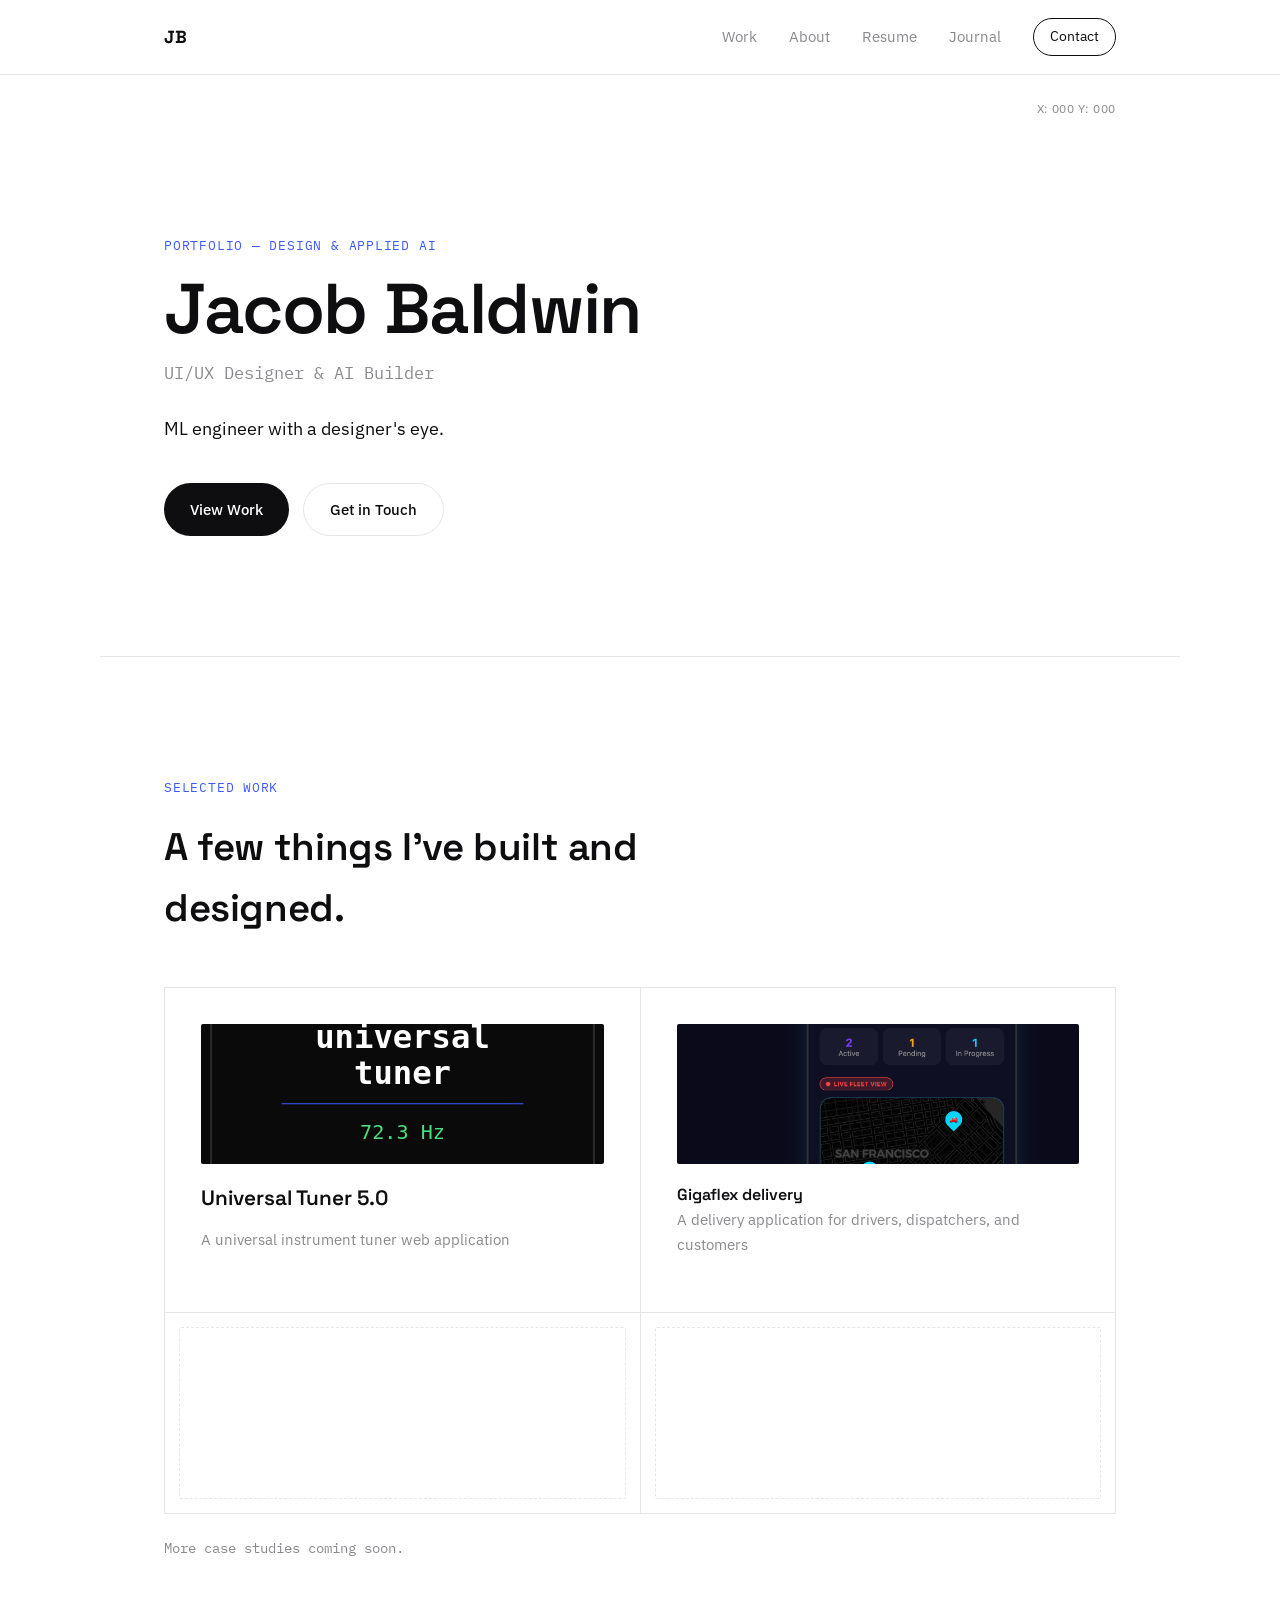
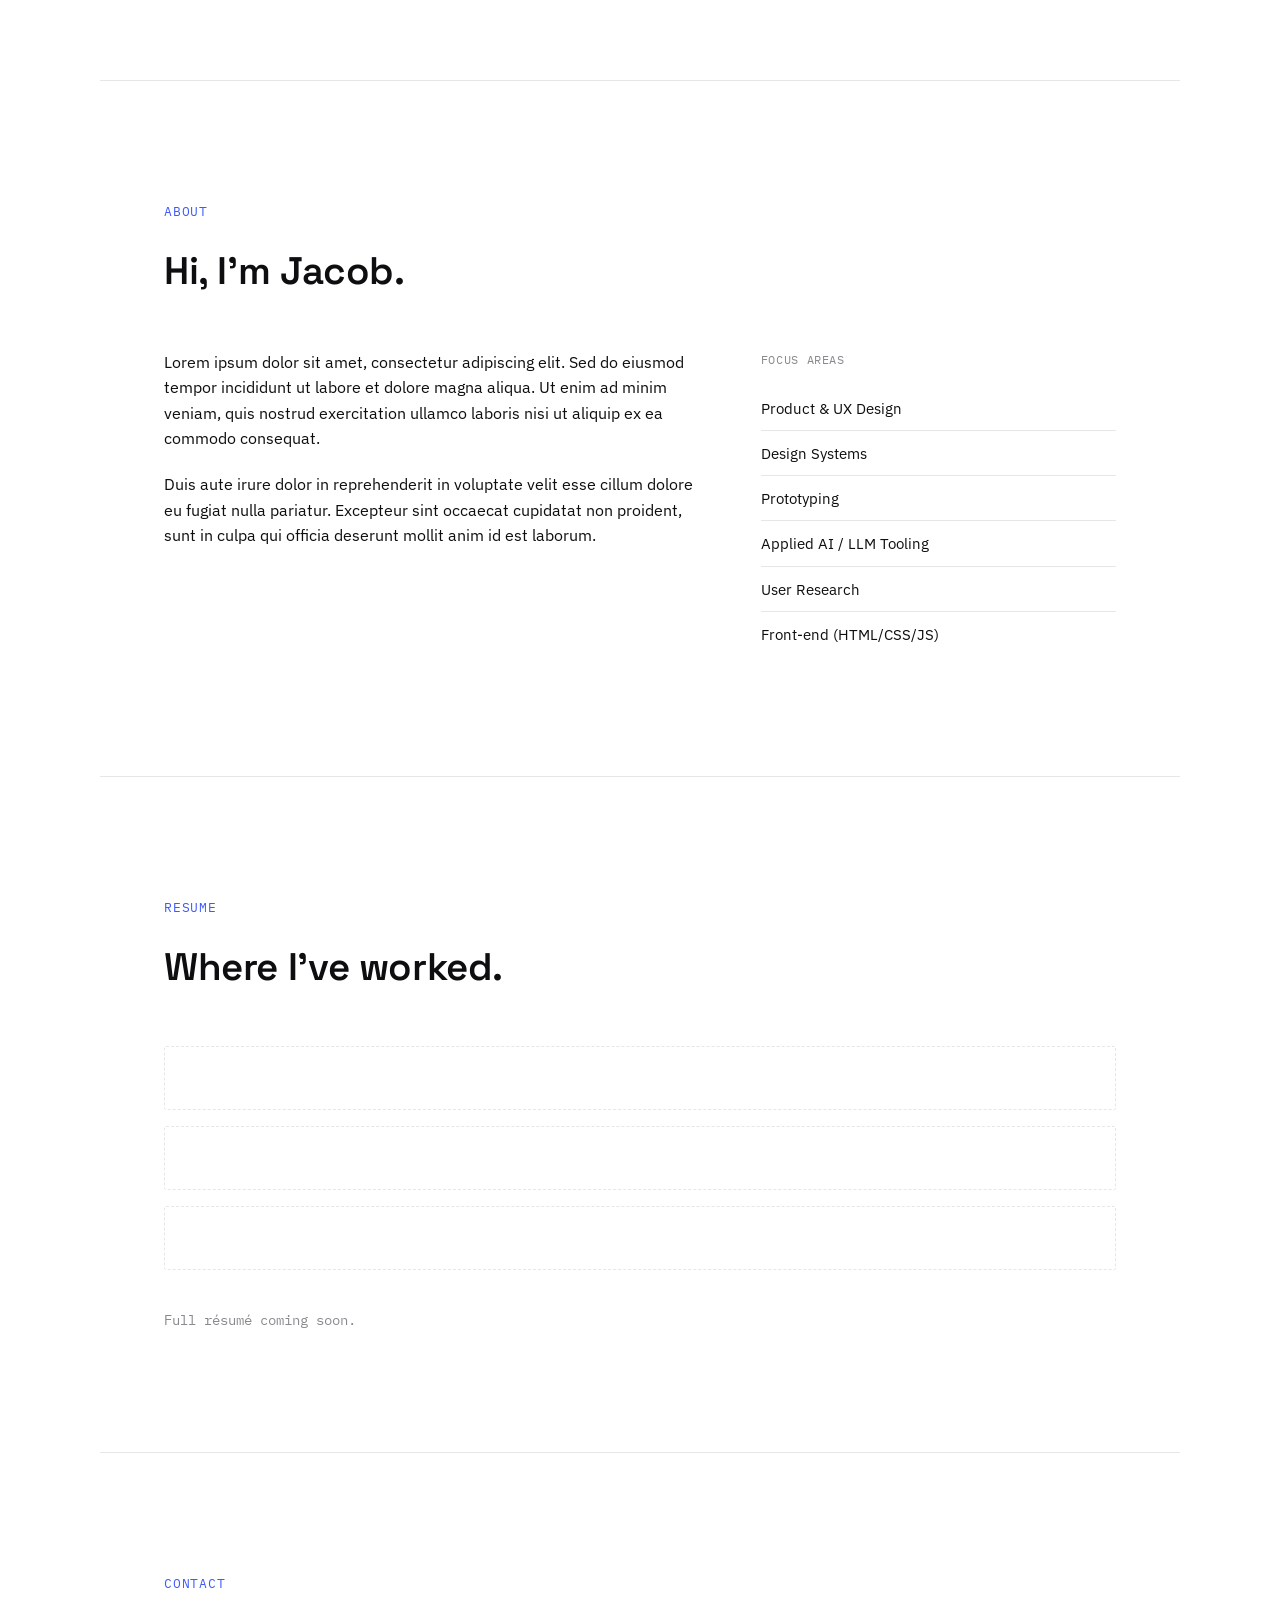
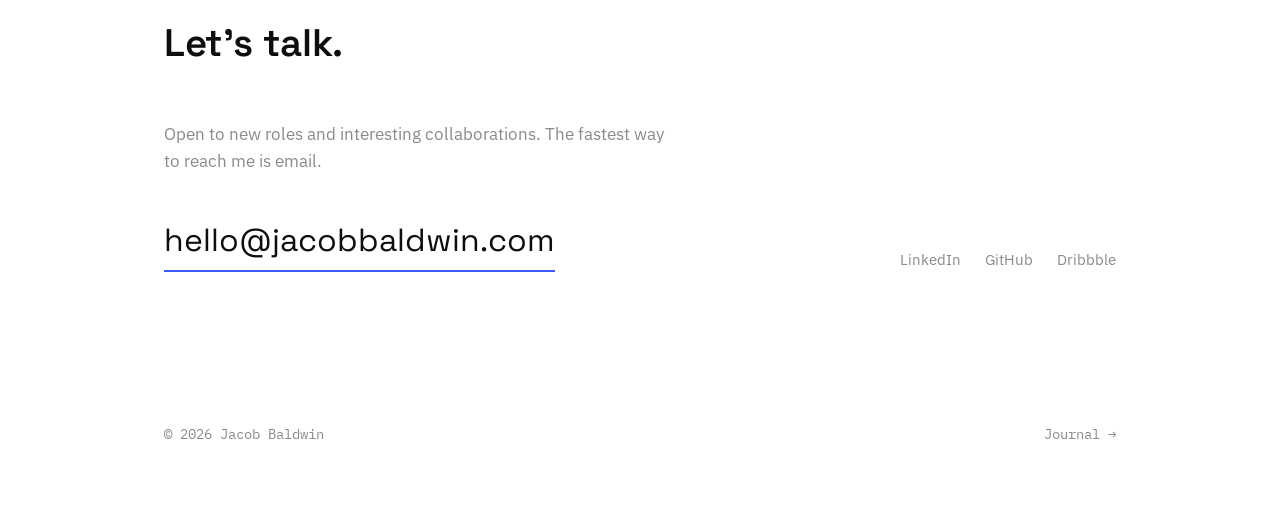
==== index.html @ 4d3232ea "add gigaflex thumbnail image" ====
<!DOCTYPE html>
<html lang="en">
<head>
<meta charset="UTF-8">
<meta name="viewport" content="width=device-width, initial-scale=1.0">
<title>Jacob Baldwin — UI/UX Designer &amp; AI Builder</title>
<meta name="description" content="Jacob Baldwin is a UI/UX designer and AI builder crafting thoughtful interfaces and intelligent systems.">
<link rel="preconnect" href="https://fonts.googleapis.com">
<link rel="preconnect" href="https://fonts.gstatic.com" crossorigin>
<link href="https://fonts.googleapis.com/css2?family=Space+Grotesk:wght@400;500;600;700&family=IBM+Plex+Sans:wght@400;500;600&family=IBM+Plex+Mono:wght@400;500&display=swap" rel="stylesheet">
<link rel="stylesheet" href="css/styles.css">
</head>
<body>

<a class="skip-link" href="#main">Skip to content</a>

<header class="nav" id="nav">
  <div class="nav-inner">
    <a href="index.html" class="nav-mark" aria-label="Jacob Baldwin, home">JB</a>
    <nav class="nav-links" aria-label="Primary">
      <a href="#work">Work</a>
      <a href="#about">About</a>
      <a href="#resume">Resume</a>
      <a href="blog.html">Journal</a>
      <a href="#contact" class="nav-cta">Contact</a>
    </nav>
    <button class="nav-toggle" id="navToggle" aria-label="Toggle menu" aria-expanded="false">
      <span></span><span></span><span></span>
    </button>
  </div>
  <nav class="nav-mobile" id="navMobile" aria-label="Mobile">
    <a href="#work">Work</a>
    <a href="#about">About</a>
    <a href="#resume">Resume</a>
    <a href="blog.html">Journal</a>
    <a href="#contact">Contact</a>
  </nav>
</header>

<main id="main">

  <!-- HERO -->
  <section class="hero">
    <div class="hero-coords" id="heroCoords" aria-hidden="true">X: 000 Y: 000</div>
    <div class="hero-inner">
      <p class="eyebrow mono">Portfolio — Design &amp; Applied AI</p>
      <h1 class="hero-title">Jacob Baldwin</h1>
      <p class="hero-role mono">UI/UX Designer &amp; AI Builder</p>
      <p class="hero-lede">
        ML engineer with a designer's eye.
      </p>
      <div class="hero-actions">
        <a href="#work" class="btn btn-primary">View Work</a>
        <a href="#contact" class="btn btn-ghost">Get in Touch</a>
      </div>
    </div>
  </section>

  <!-- SELECTED WORK -->
  <section class="section" id="work">
    <div class="section-head">
      <p class="eyebrow mono">Selected Work</p>
      <h2>A few things I've built and designed.</h2>
    </div>

    <div class="work-grid">

      <article class="work-card">
        <a href="https://universal-tuner-5-0.vercel.app" target="_blank" rel="noopener noreferrer" class="work-card-link">
          <div class="work-card-thumb">
            <img src="images/universal-tuner-thumb.svg" alt="Universal Tuner interface showing frequency display">
          </div>
          <h3>Universal Tuner 5.0</h3>
          <p>A universal instrument tuner web application</p>
        </a>
      </article>
      <article class="work-card">
        <a href="https://thickoatmeal2.github.io/bluemilkshake/" target="_blank" rel="noopener noreferrer" class="work-card-link">
          <div class="work-card-thumb">
            <img src="images/gigaflex-thumb.png" alt="gigaflex interface showing dispatch screen">
          </div>
          <h4>Gigaflex delivery</h4>
          <p>A delivery application for drivers, dispatchers, and customers</p>
        </a>
      </article>
      </article>
      </article>
      <article class="work-card work-card-empty"></article>
      <article class="work-card work-card-empty"></article>

    </div>
    <p class="work-empty-note mono">More case studies coming soon.</p>
  </section>

  <!-- ABOUT -->
  <section class="section section-about" id="about">
    <div class="section-head">
      <p class="eyebrow mono">About</p>
      <h2>Hi, I'm Jacob.</h2>
    </div>
    <div class="about-grid">
      <div class="about-text">
        <p>
          Lorem ipsum dolor sit amet, consectetur adipiscing elit. Sed do
          eiusmod tempor incididunt ut labore et dolore magna aliqua. Ut
          enim ad minim veniam, quis nostrud exercitation ullamco laboris
          nisi ut aliquip ex ea commodo consequat.
        </p>
        <p>
          Duis aute irure dolor in reprehenderit in voluptate velit esse
          cillum dolore eu fugiat nulla pariatur. Excepteur sint occaecat
          cupidatat non proident, sunt in culpa qui officia deserunt
          mollit anim id est laborum.
        </p>
      </div>
      <div class="about-skills">
        <p class="mono skills-label">Focus areas</p>
        <ul class="skills-list">
          <li>Product &amp; UX Design</li>
          <li>Design Systems</li>
          <li>Prototyping</li>
          <li>Applied AI / LLM Tooling</li>
          <li>User Research</li>
          <li>Front-end (HTML/CSS/JS)</li>
        </ul>
      </div>
    </div>
  </section>

  <!-- RESUME -->
  <section class="section" id="resume">
    <div class="section-head">
      <p class="eyebrow mono">Resume</p>
      <h2>Where I've worked.</h2>
    </div>

    <div class="resume-list resume-list-empty">
      <div class="resume-item-empty"></div>
      <div class="resume-item-empty"></div>
      <div class="resume-item-empty"></div>
    </div>
    <p class="work-empty-note mono">Full résumé coming soon.</p>
  </section>

  <!-- CONTACT -->
  <section class="section section-contact" id="contact">
    <div class="section-head">
      <p class="eyebrow mono">Contact</p>
      <h2>Let's talk.</h2>
    </div>
    <p class="contact-lede">
      Open to new roles and interesting collaborations. The fastest way
      to reach me is email.
    </p>
    <div class="contact-links">
      <a href="mailto:hello@jacobbaldwin.com" class="contact-link">hello@jacobbaldwin.com</a>
      <div class="contact-social">
        <a href="#" class="contact-social-link">LinkedIn</a>
        <a href="#" class="contact-social-link">GitHub</a>
        <a href="#" class="contact-social-link">Dribbble</a>
      </div>
    </div>
  </section>

</main>

<footer class="footer">
  <p class="mono">© <span id="year"></span> Jacob Baldwin</p>
  <a href="blog.html" class="mono footer-link">Journal →</a>
</footer>

<script src="js/main.js"></script>
</body>
</html>
---- css/styles.css ----
/* ===========================================================
   TOKENS
   =========================================================== */
:root {
  --ink: #0e0e10;
  --paper: #ffffff;
  --mist: #8a8a8e;
  --hairline: #e6e6e9;
  --signal: #3d5afe;
  --signal-tint: #edf0ff;

  --font-display: "Space Grotesk", ui-sans-serif, sans-serif;
  --font-body: "IBM Plex Sans", ui-sans-serif, sans-serif;
  --font-mono: "IBM Plex Mono", ui-monospace, monospace;

  --max-w: 1080px;
  --gutter: clamp(24px, 5vw, 64px);
  --section-pad: clamp(64px, 10vw, 120px);
}

/* ===========================================================
   RESET
   =========================================================== */
*, *::before, *::after { box-sizing: border-box; }
html { scroll-behavior: smooth; }
body {
  margin: 0;
  background: var(--paper);
  color: var(--ink);
  font-family: var(--font-body);
  font-size: 16px;
  line-height: 1.6;
  -webkit-font-smoothing: antialiased;
}
h1, h2, h3, h4 { font-family: var(--font-display); margin: 0; font-weight: 600; }
p { margin: 0; }
a { color: inherit; text-decoration: none; }
ul { margin: 0; padding: 0; list-style: none; }
img { max-width: 100%; display: block; }
button { font: inherit; background: none; border: none; cursor: pointer; }

.mono { font-family: var(--font-mono); }

@media (prefers-reduced-motion: reduce) {
  *, *::before, *::after {
    animation-duration: 0.01ms !important;
    animation-iteration-count: 1 !important;
    transition-duration: 0.01ms !important;
    scroll-behavior: auto !important;
  }
}

:focus-visible {
  outline: 2px solid var(--signal);
  outline-offset: 3px;
}

.skip-link {
  position: absolute;
  left: -9999px;
  top: 0;
  background: var(--ink);
  color: var(--paper);
  padding: 12px 20px;
  z-index: 200;
}
.skip-link:focus { left: 16px; top: 16px; }

/* ===========================================================
   NAV
   =========================================================== */
.nav {
  position: sticky;
  top: 0;
  z-index: 100;
  background: rgba(255, 255, 255, 0.86);
  backdrop-filter: blur(8px);
  border-bottom: 1px solid var(--hairline);
}
.nav-inner {
  max-width: var(--max-w);
  margin: 0 auto;
  padding: 18px var(--gutter);
  display: flex;
  align-items: center;
  justify-content: space-between;
}
.nav-mark {
  font-family: var(--font-display);
  font-weight: 700;
  font-size: 1.1rem;
  letter-spacing: 0.02em;
}
.nav-links {
  display: flex;
  align-items: center;
  gap: 32px;
  font-size: 0.92rem;
}
.nav-links a { color: var(--mist); transition: color 0.15s ease; }
.nav-links a:hover, .nav-links a.is-active { color: var(--ink); }
.nav-cta {
  color: var(--ink) !important;
  border: 1px solid var(--ink);
  padding: 7px 16px;
  border-radius: 999px;
  font-size: 0.85rem;
}
.nav-cta:hover { background: var(--ink); color: var(--paper) !important; }

.nav-toggle {
  display: none;
  flex-direction: column;
  gap: 5px;
  padding: 8px;
}
.nav-toggle span {
  width: 22px;
  height: 2px;
  background: var(--ink);
  display: block;
}
.nav-mobile {
  display: none;
  flex-direction: column;
  padding: 8px var(--gutter) 20px;
  border-top: 1px solid var(--hairline);
}
.nav-mobile a {
  padding: 12px 0;
  border-bottom: 1px solid var(--hairline);
  color: var(--ink);
}
.nav-mobile a:last-child { border-bottom: none; }

@media (max-width: 720px) {
  .nav-links { display: none; }
  .nav-toggle { display: flex; }
  .nav-mobile.is-open { display: flex; }
}

/* ===========================================================
   HERO
   =========================================================== */
.hero {
  position: relative;
  max-width: var(--max-w);
  margin: 0 auto;
  padding: clamp(80px, 16vw, 160px) var(--gutter) var(--section-pad);
  overflow: hidden;
}
.hero-coords {
  position: absolute;
  top: 24px;
  right: var(--gutter);
  font-size: 0.78rem;
  color: var(--mist);
  letter-spacing: 0.04em;
}
.hero-inner { max-width: 640px; }
.eyebrow {
  font-size: 0.82rem;
  color: var(--signal);
  letter-spacing: 0.06em;
  text-transform: uppercase;
  margin-bottom: 18px;
  display: block;
}
.hero-title {
  font-size: clamp(2.6rem, 7vw, 4.4rem);
  line-height: 1.02;
  letter-spacing: -0.02em;
}
.hero-role {
  margin-top: 14px;
  font-size: 1.05rem;
  color: var(--mist);
}
.hero-lede {
  margin-top: 28px;
  font-size: 1.1rem;
  line-height: 1.65;
  color: var(--ink);
  max-width: 52ch;
}
.hero-actions {
  margin-top: 40px;
  display: flex;
  gap: 14px;
  flex-wrap: wrap;
}

.btn {
  display: inline-flex;
  align-items: center;
  padding: 13px 26px;
  border-radius: 999px;
  font-size: 0.95rem;
  font-weight: 500;
  transition: all 0.15s ease;
}
.btn-primary { background: var(--ink); color: var(--paper); }
.btn-primary:hover { background: var(--signal); }
.btn-ghost { border: 1px solid var(--hairline); color: var(--ink); }
.btn-ghost:hover { border-color: var(--ink); }

/* ===========================================================
   SECTIONS (shared)
   =========================================================== */
.section {
  max-width: var(--max-w);
  margin: 0 auto;
  padding: var(--section-pad) var(--gutter);
  border-top: 1px solid var(--hairline);
}
.section-head { max-width: 640px; margin-bottom: 48px; }
.section-head h2 {
  font-size: clamp(1.7rem, 3.6vw, 2.4rem);
  margin-top: 12px;
  letter-spacing: -0.01em;
}

/* ===========================================================
   WORK GRID
   =========================================================== */
.work-grid {
  display: grid;
  grid-template-columns: repeat(2, 1fr);
  gap: 1px;
  background: var(--hairline);
  border: 1px solid var(--hairline);
}
.work-card {
  background: var(--paper);
  padding: 36px;
  transition: background 0.2s ease;
  position: relative;
}
.work-card:hover { background: var(--signal-tint); }
.work-card-link {
  display: block;
  height: 100%;
}
.work-card-top { display: flex; gap: 8px; margin-bottom: 18px; flex-wrap: wrap; }
.tag {
  font-size: 0.72rem;
  color: var(--signal);
  border: 1px solid var(--signal);
  padding: 3px 10px;
  border-radius: 999px;
  letter-spacing: 0.02em;
}
.work-card-thumb {
  width: 100%;
  height: 140px;
  margin-bottom: 18px;
  border-radius: 2px;
  overflow: hidden;
  background: var(--signal-tint);
}
.work-card-thumb img {
  width: 100%;
  height: 100%;
  object-fit: cover;
  display: block;
}
.work-card h3 {
  font-size: 1.3rem;
  margin-bottom: 12px;
}
.work-card p {
  color: var(--mist);
  font-size: 0.96rem;
  margin-bottom: 20px;
}
.work-link {
  font-size: 0.9rem;
  font-weight: 500;
  border-bottom: 1px solid var(--ink);
  padding-bottom: 2px;
}

@media (max-width: 720px) {
  .work-grid { grid-template-columns: 1fr; }
}

.work-card-empty {
  min-height: 200px;
  background: var(--paper);
  border: none;
}
.work-card-empty::before {
  content: "";
  position: absolute;
  inset: 14px;
  border: 1px dashed var(--hairline);
  border-radius: 2px;
}
.work-card-empty:hover { background: var(--paper); }
.work-card-empty:hover::before { border-color: var(--signal); }

.work-empty-note {
  margin-top: 24px;
  color: var(--mist);
  font-size: 0.85rem;
}

/* ===========================================================
   ABOUT
   =========================================================== */
.about-grid {
  display: grid;
  grid-template-columns: 1.5fr 1fr;
  gap: 64px;
}
.about-text p { margin-bottom: 20px; max-width: 60ch; color: var(--ink); }
.about-text p:last-child { margin-bottom: 0; }
.skills-label {
  color: var(--mist);
  font-size: 0.78rem;
  letter-spacing: 0.05em;
  text-transform: uppercase;
  margin-bottom: 16px;
}
.skills-list li {
  padding: 10px 0;
  border-bottom: 1px solid var(--hairline);
  font-size: 0.95rem;
}
.skills-list li:last-child { border-bottom: none; }

@media (max-width: 720px) {
  .about-grid { grid-template-columns: 1fr; gap: 36px; }
}

/* ===========================================================
   RESUME
   =========================================================== */
.resume-list { display: flex; flex-direction: column; gap: 32px; margin-bottom: 40px; }
.resume-item-head {
  display: flex;
  justify-content: space-between;
  align-items: baseline;
  gap: 16px;
  flex-wrap: wrap;
  margin-bottom: 8px;
}
.resume-item-head h3 { font-size: 1.05rem; font-weight: 600; }
.resume-date { color: var(--mist); font-size: 0.85rem; }
.resume-item p { color: var(--mist); max-width: 60ch; }
.resume-download { display: inline-flex; }

.resume-list-empty { gap: 16px; }
.resume-item-empty {
  height: 64px;
  border: 1px dashed var(--hairline);
  border-radius: 2px;
  transition: border-color 0.2s ease;
}
.resume-item-empty:hover { border-color: var(--signal); }

/* ===========================================================
   CONTACT
   =========================================================== */
.contact-lede {
  max-width: 50ch;
  color: var(--mist);
  font-size: 1.05rem;
  margin-bottom: 40px;
}
.contact-links {
  display: flex;
  justify-content: space-between;
  align-items: flex-end;
  flex-wrap: wrap;
  gap: 24px;
}
.contact-link {
  font-family: var(--font-display);
  font-size: clamp(1.4rem, 4vw, 2rem);
  border-bottom: 2px solid var(--signal);
  padding-bottom: 4px;
}
.contact-social { display: flex; gap: 24px; }
.contact-social-link { color: var(--mist); font-size: 0.92rem; }
.contact-social-link:hover { color: var(--ink); }

/* ===========================================================
   FOOTER
   =========================================================== */
.footer {
  max-width: var(--max-w);
  margin: 0 auto;
  padding: 32px var(--gutter) 60px;
  display: flex;
  justify-content: space-between;
  color: var(--mist);
  font-size: 0.85rem;
}
.footer-link { color: var(--mist); }
.footer-link:hover { color: var(--ink); }

/* ===========================================================
   JOURNAL LIST
   =========================================================== */
.journal-hero { padding-top: clamp(64px, 12vw, 100px); border-top: none; }
.journal-hero h1 {
  font-size: clamp(2rem, 5vw, 3rem);
  margin-top: 14px;
  letter-spacing: -0.01em;
  max-width: 20ch;
}
.journal-hero .hero-lede { margin-top: 20px; max-width: 55ch; color: var(--mist); }

.journal-list-section { padding-top: 0; border-top: none; }
.journal-list { display: flex; flex-direction: column; }
.journal-entry {
  display: grid;
  grid-template-columns: 140px 1fr auto;
  align-items: center;
  gap: 24px;
  padding: 32px 0;
  border-top: 1px solid var(--hairline);
  transition: opacity 0.15s ease;
}
.journal-entry:hover { opacity: 0.7; }
.journal-entry-date { color: var(--mist); font-size: 0.85rem; align-self: start; padding-top: 4px; }
.journal-entry-tag {
  display: inline-block;
  font-size: 0.72rem;
  color: var(--signal);
  margin-bottom: 10px;
}
.journal-entry h3 { font-size: 1.35rem; margin-bottom: 10px; }
.journal-entry p { color: var(--mist); max-width: 60ch; }
.journal-entry-thumb {
  width: 96px;
  height: 96px;
  object-fit: cover;
  border-radius: 2px;
  flex-shrink: 0;
}
.journal-empty { color: var(--mist); padding: 40px 0; }

@media (max-width: 600px) {
  .journal-entry { grid-template-columns: 1fr; gap: 12px; }
  .journal-entry-thumb { width: 100%; height: 180px; }
}

/* ===========================================================
   POST
   =========================================================== */
.post { max-width: 720px; border-top: none; padding-top: clamp(48px, 10vw, 80px); }
.post-back { color: var(--mist); display: inline-block; margin-bottom: 32px; }
.post-back:hover { color: var(--ink); }
.post h1 {
  font-size: clamp(1.9rem, 5vw, 2.7rem);
  margin-top: 12px;
  letter-spacing: -0.01em;
}
.post-body { margin-top: 36px; }
.post-body p {
  margin-bottom: 22px;
  font-size: 1.08rem;
  line-height: 1.75;
  max-width: 65ch;
}
.post-body h2 {
  font-size: 1.3rem;
  margin: 40px 0 16px;
}
.post-image {
  margin: 32px 0;
}
.post-image img {
  width: 100%;
  border-radius: 2px;
  display: block;
}
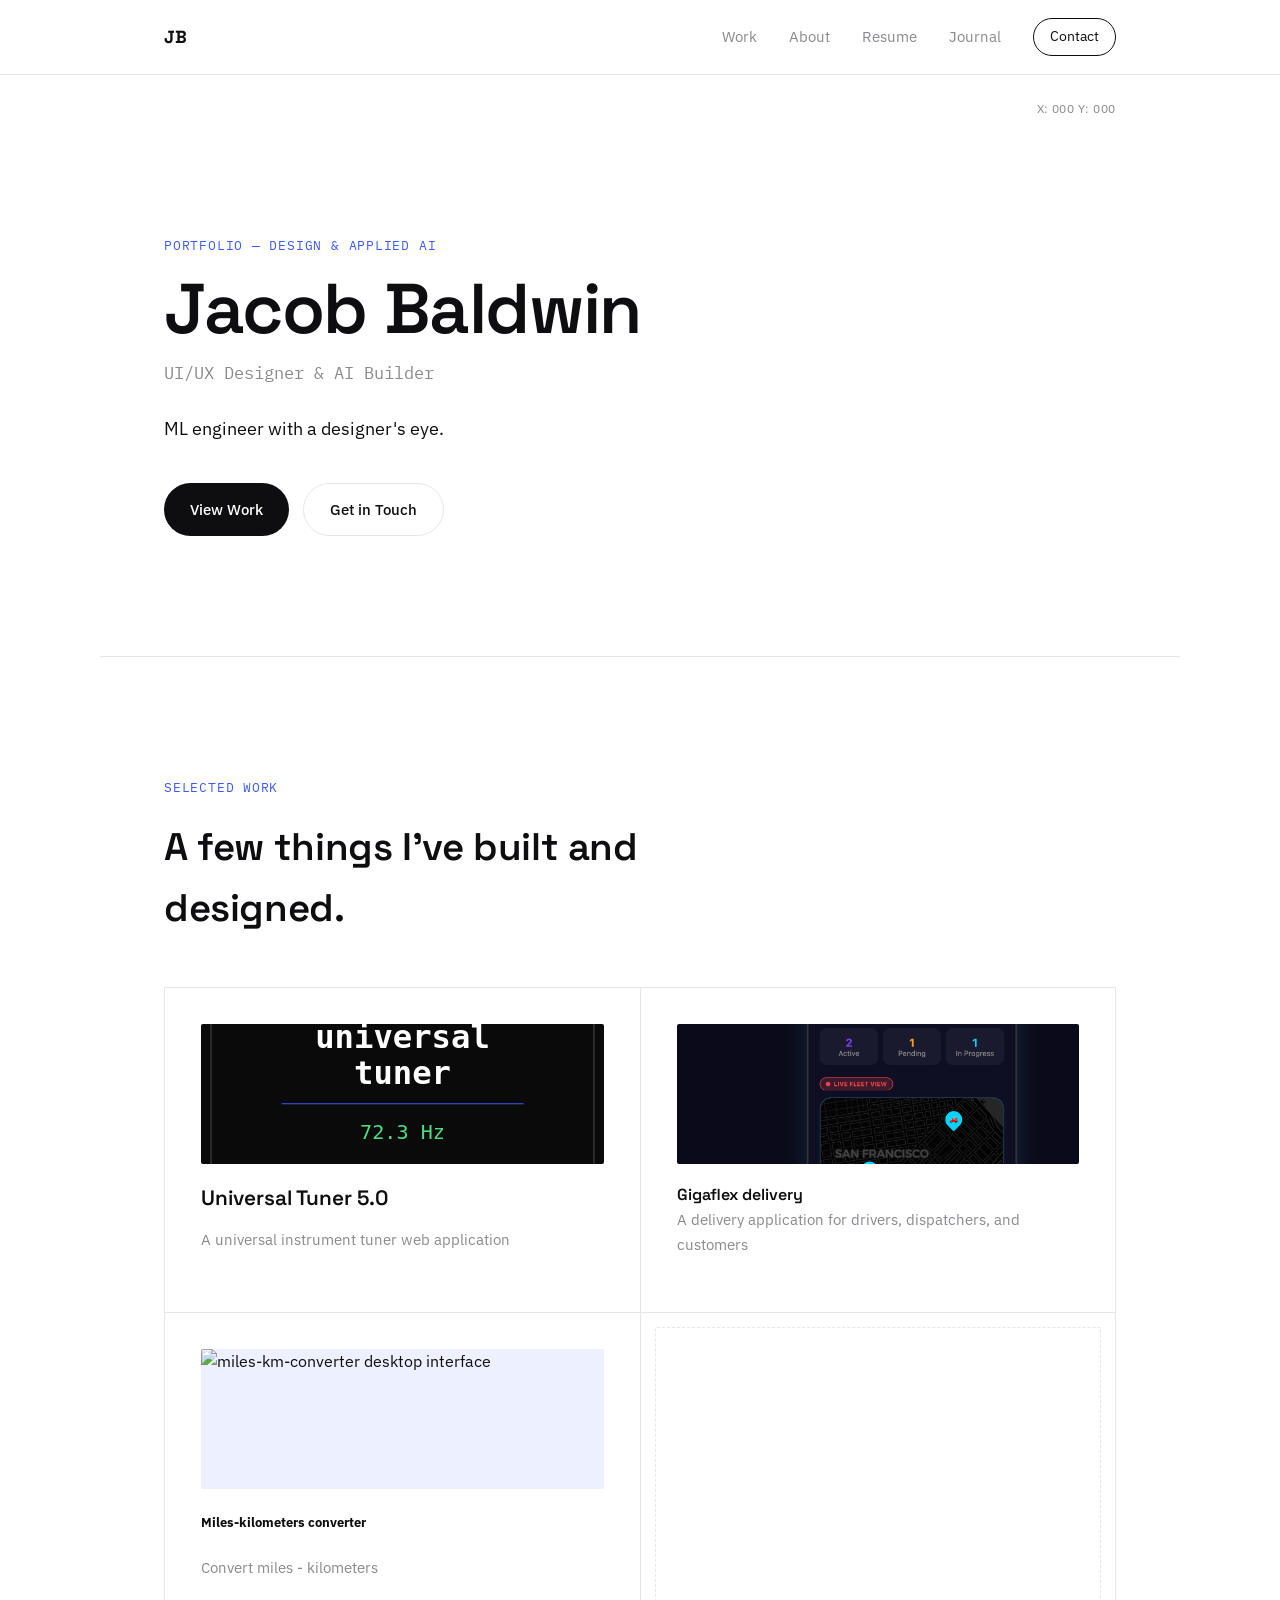
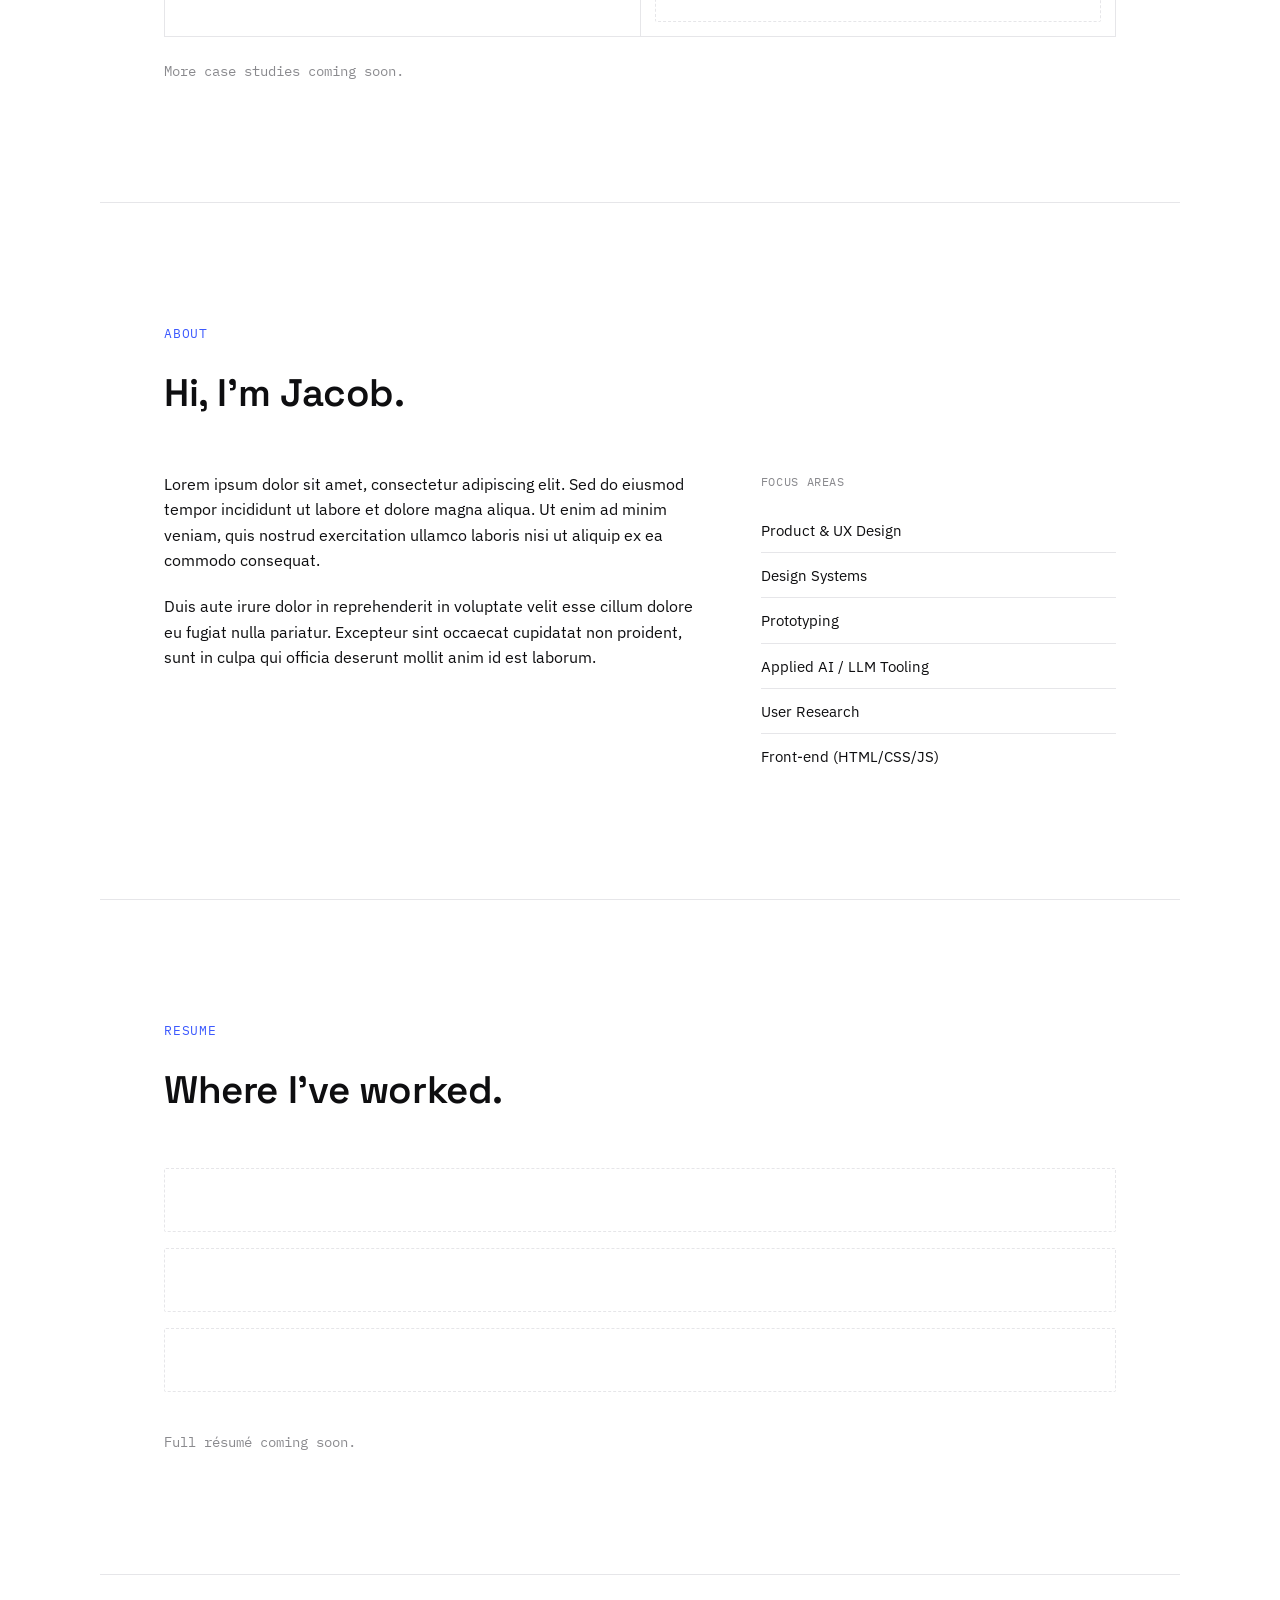
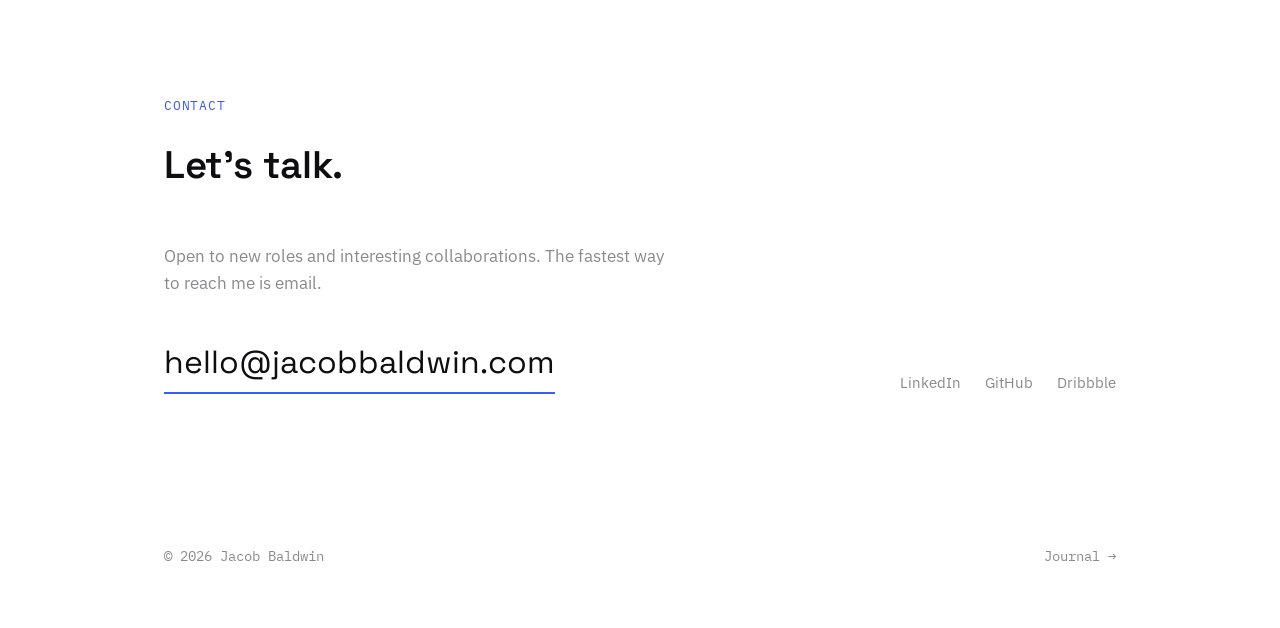
==== commit f3be4ae2: "add miles-km convertor with thumbnail" ====
--- a/index.html
+++ b/index.html
@@ -85,7 +85,15 @@
       </article>
       </article>
       </article>
-      <article class="work-card work-card-empty"></article>
+      <article class="work-card">
+        <a href="https://thickoatmeal2.github.io/miles-kilometers_converter/" target="_blank" rel="noopener noreferrer" class="work-card-link">
+          <div class="work-card-thumb"> 
+            <img src="images/mile-km-converter.png" alt="miles-km-converter desktop interface">
+          </div>
+          <h5>Miles-kilometers converter</h5>
+          <p>Convert miles - kilometers</p>
+        </a>
+      </article>
       <article class="work-card work-card-empty"></article>
 
     </div>
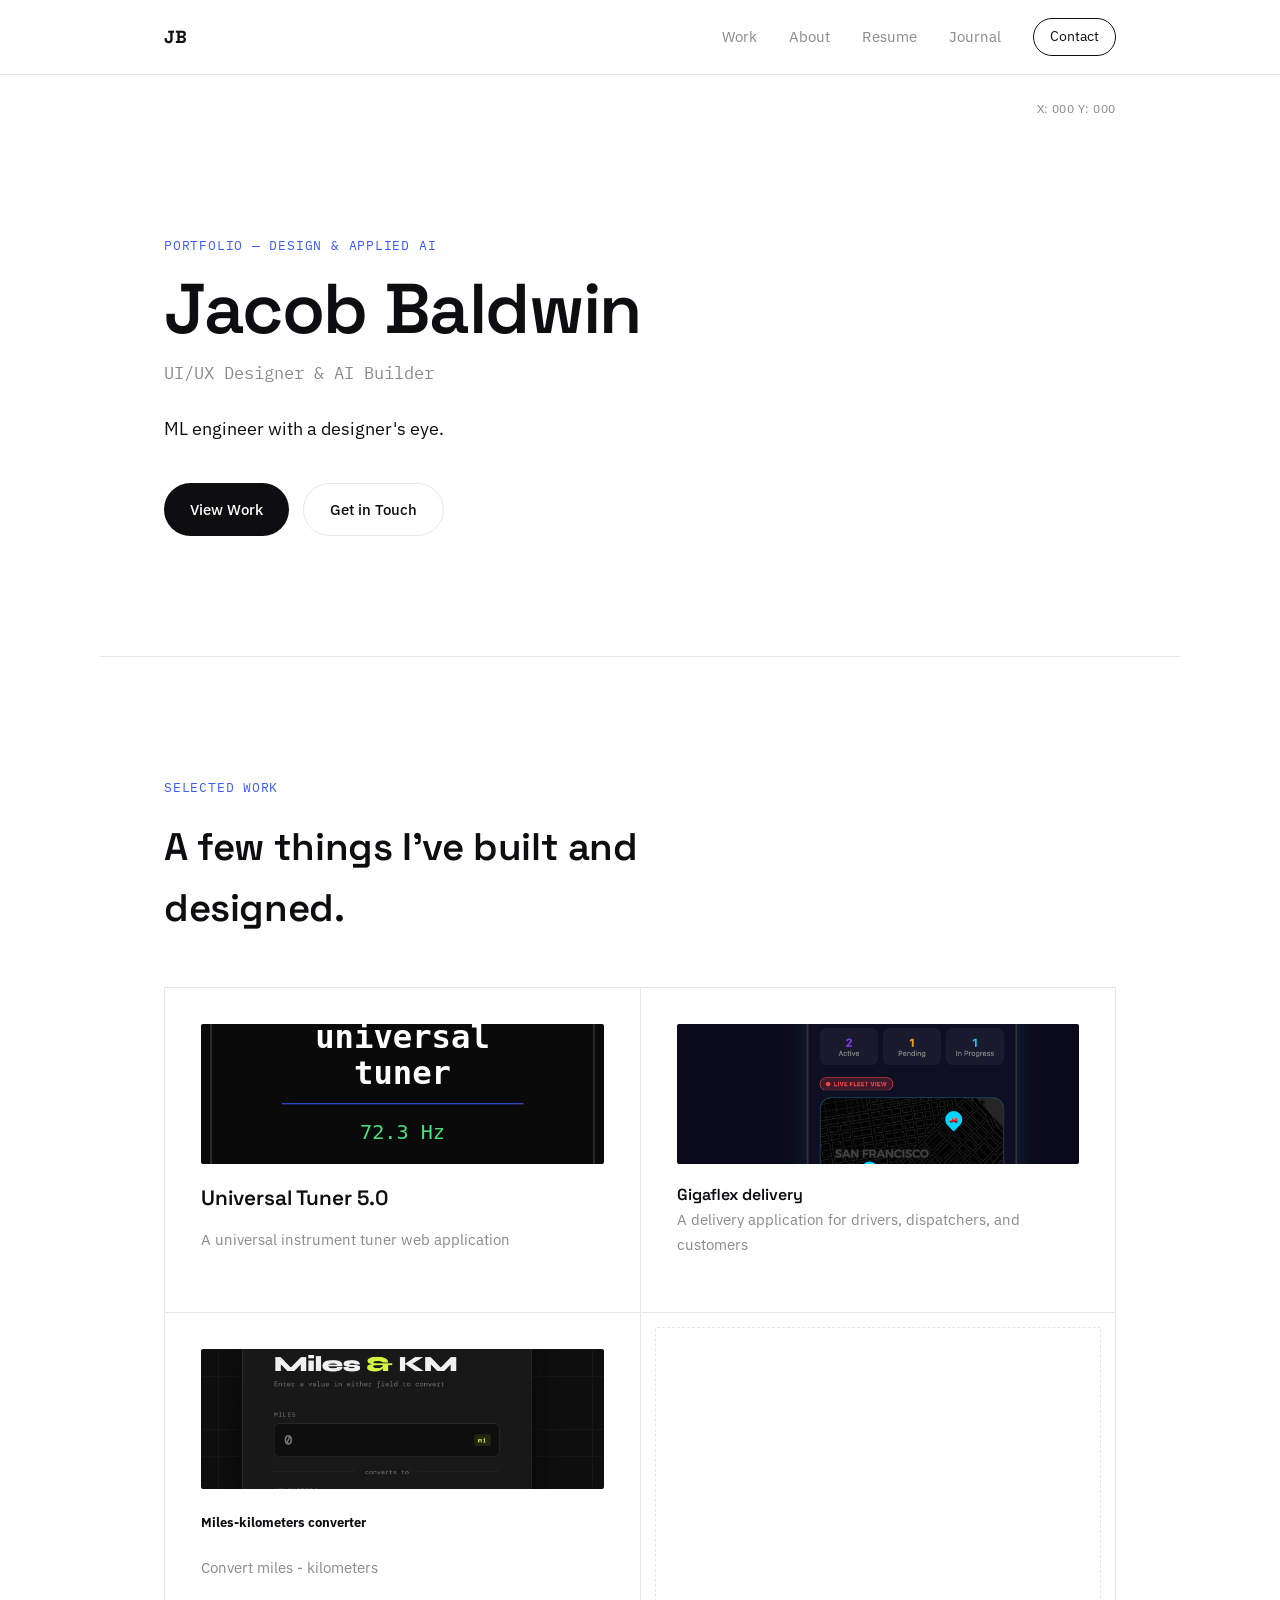
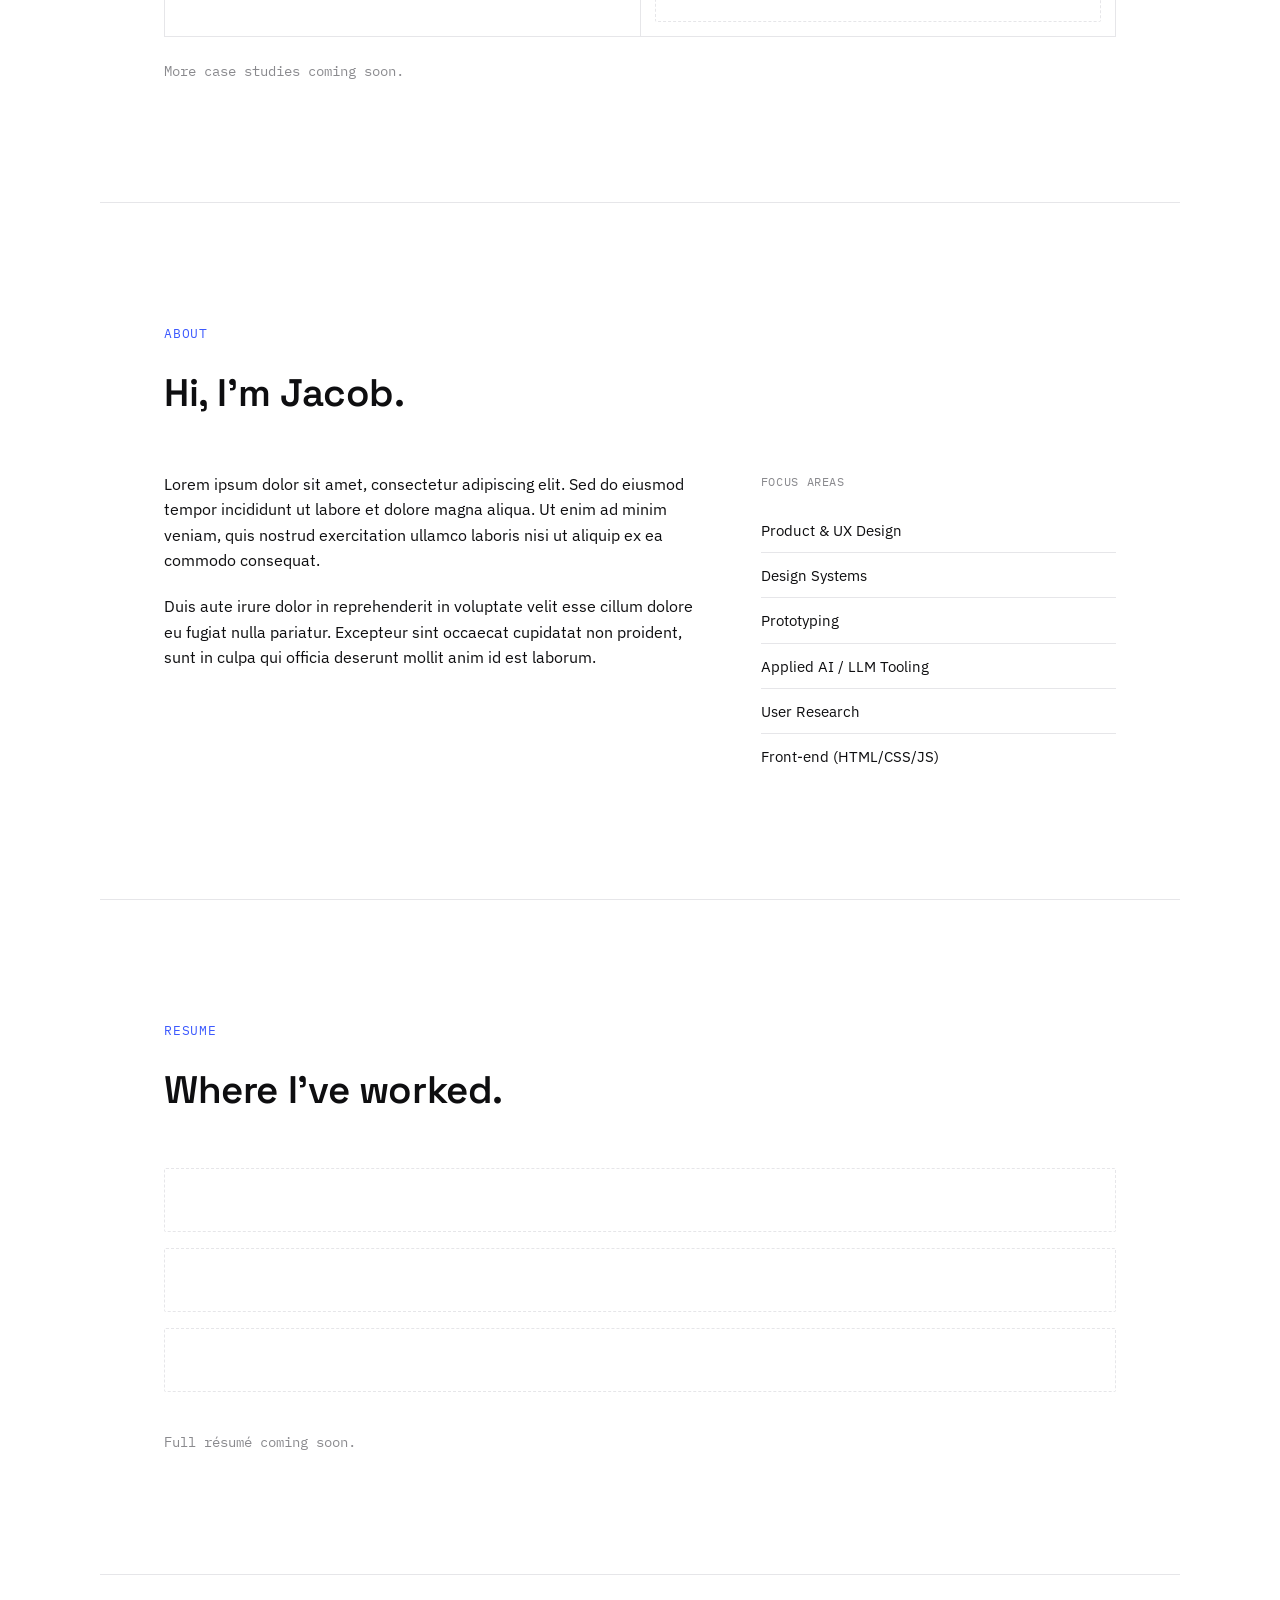
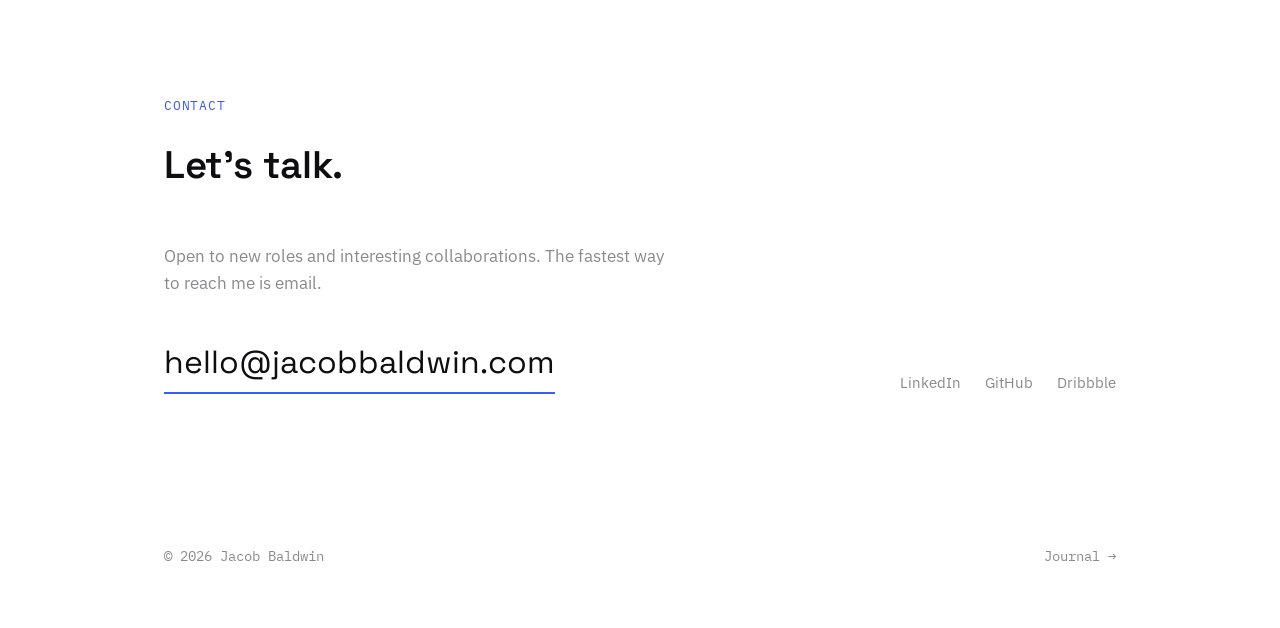
==== commit dfddc71f: "add miles-km tumbnail" ====
--- a/index.html
+++ b/index.html
@@ -88,7 +88,7 @@
       <article class="work-card">
         <a href="https://thickoatmeal2.github.io/miles-kilometers_converter/" target="_blank" rel="noopener noreferrer" class="work-card-link">
           <div class="work-card-thumb"> 
-            <img src="images/mile-km-converter.png" alt="miles-km-converter desktop interface">
+            <img src="images/mile-km-converter-thumb.png" alt="miles-km-converter desktop interface">
           </div>
           <h5>Miles-kilometers converter</h5>
           <p>Convert miles - kilometers</p>
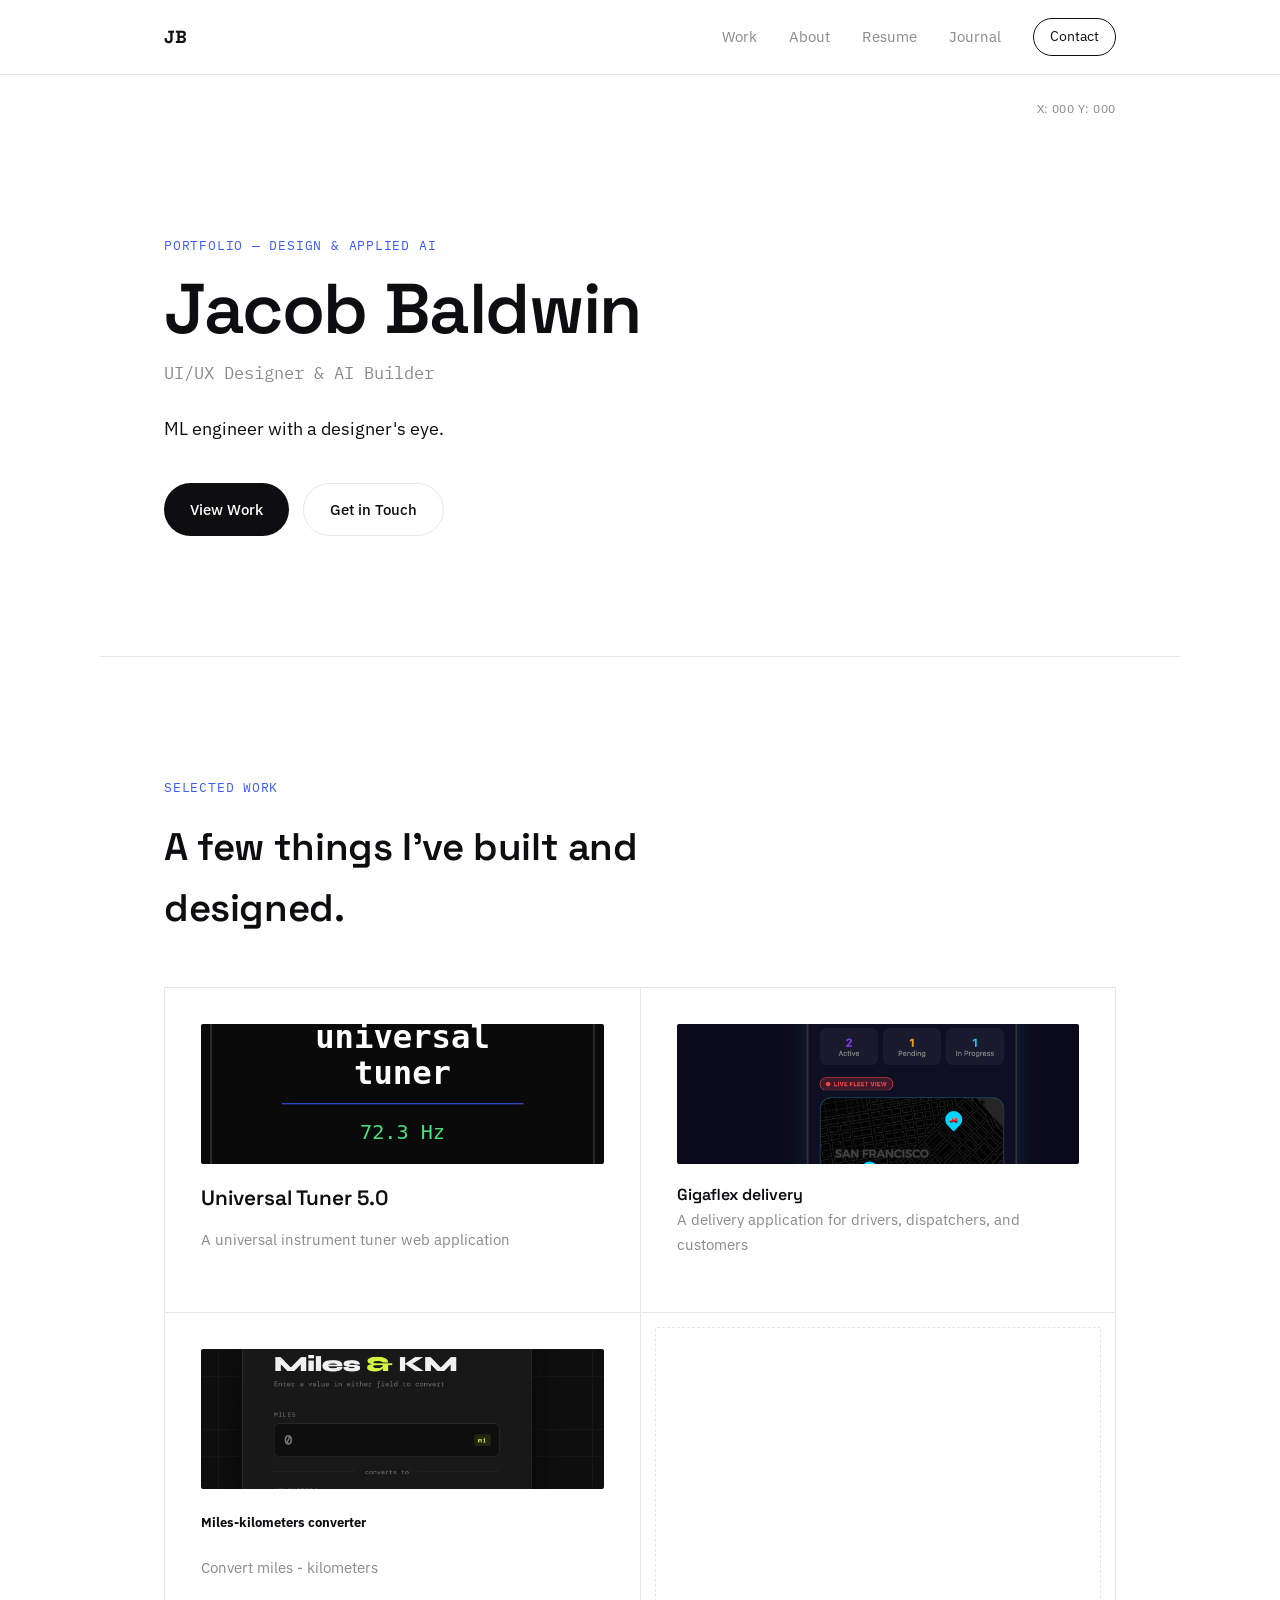
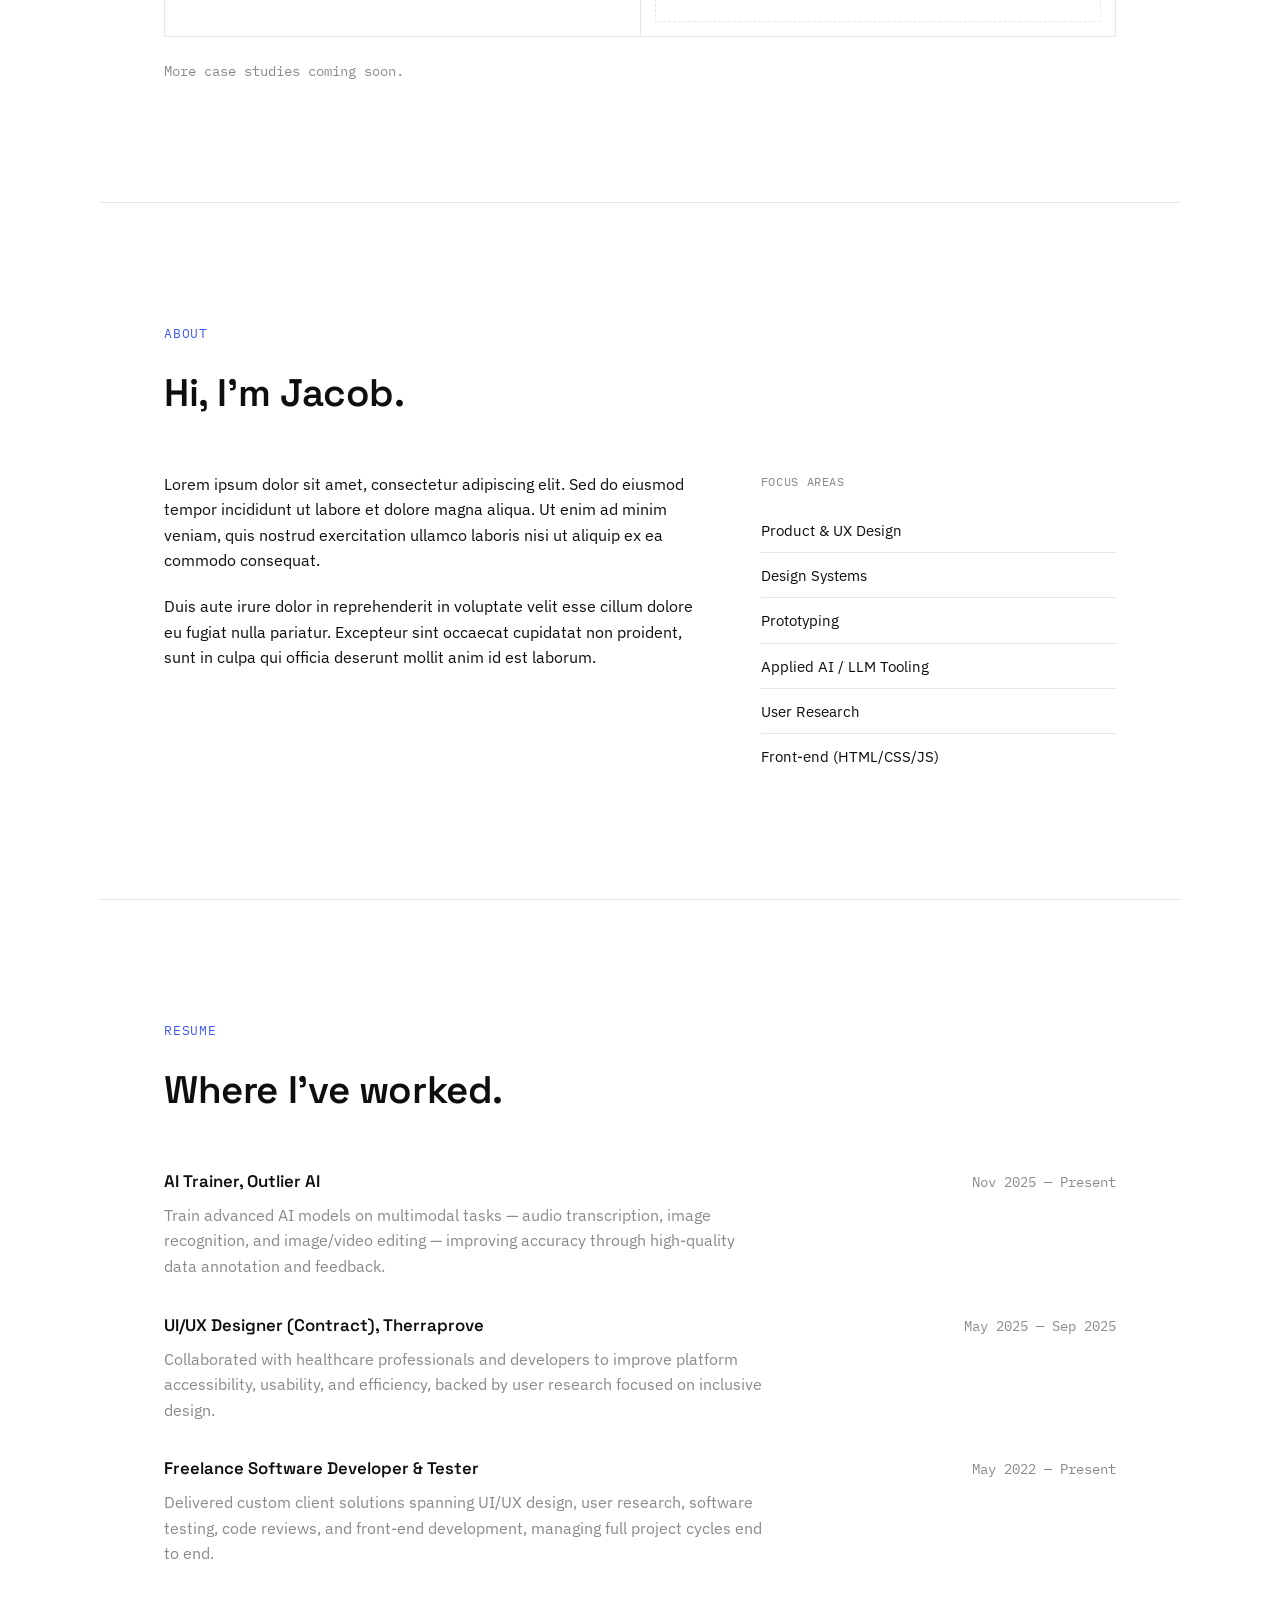
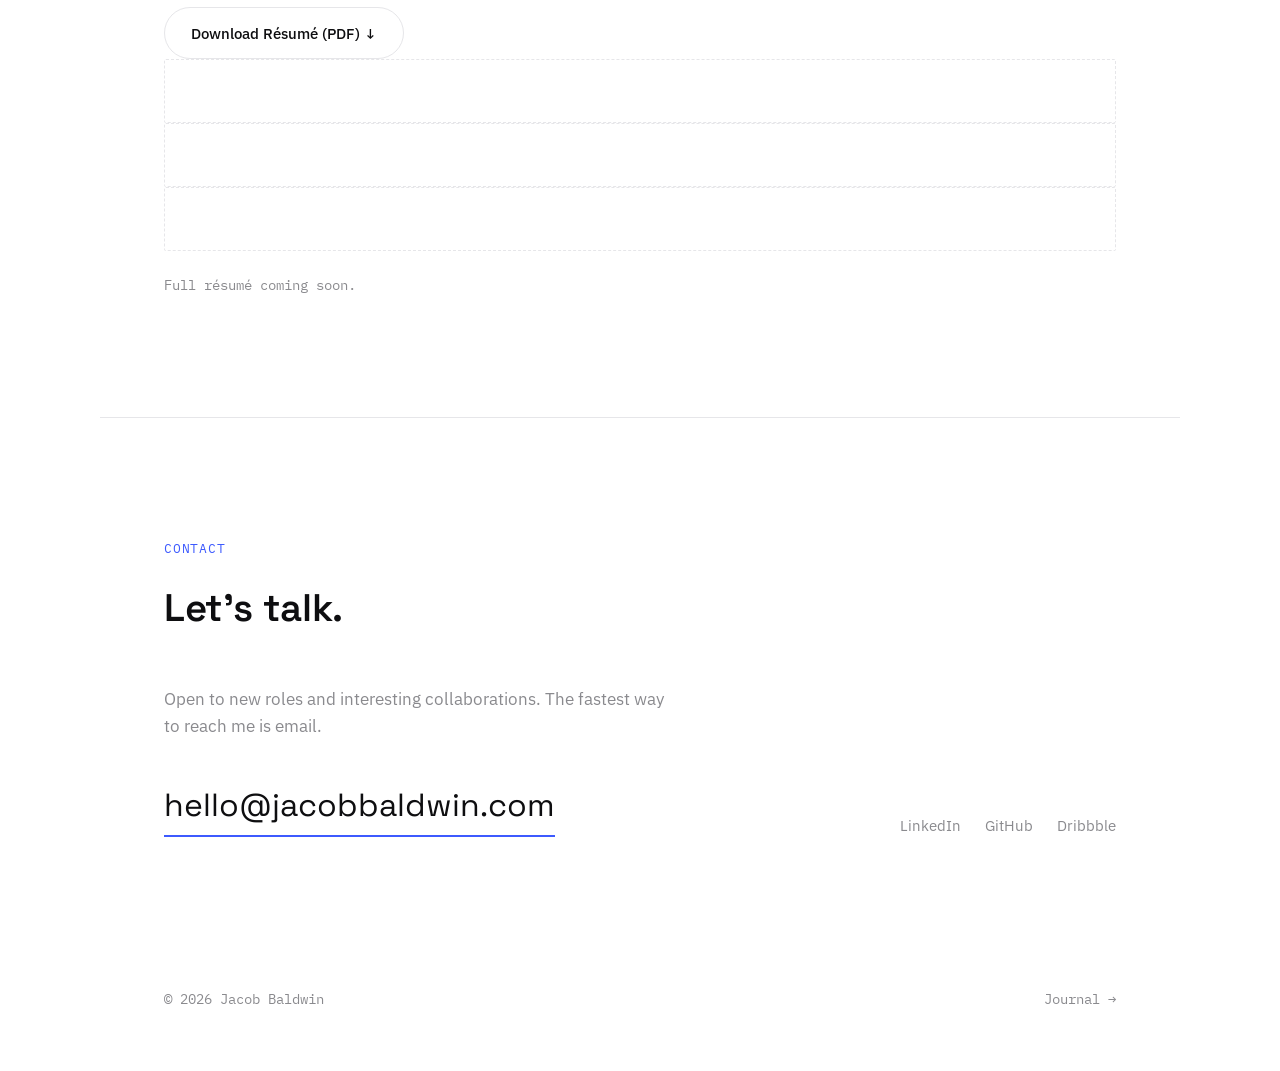
==== commit 8188ca4b: "update work experience section" ====
--- a/index.html
+++ b/index.html
@@ -142,7 +142,32 @@
       <h2>Where I've worked.</h2>
     </div>
 
-    <div class="resume-list resume-list-empty">
+
+      <div class="resume-list">
+      <div class="resume-item">
+        <div class="resume-item-head">
+          <h3>AI Trainer, Outlier AI</h3>
+          <span class="mono resume-date">Nov 2025 — Present</span>
+        </div>
+        <p>Train advanced AI models on multimodal tasks — audio transcription, image recognition, and image/video editing — improving accuracy through high-quality data annotation and feedback.</p>
+      </div>
+      <div class="resume-item">
+        <div class="resume-item-head">
+          <h3>UI/UX Designer (Contract), Therraprove</h3>
+          <span class="mono resume-date">May 2025 — Sep 2025</span>
+        </div>
+        <p>Collaborated with healthcare professionals and developers to improve platform accessibility, usability, and efficiency, backed by user research focused on inclusive design.</p>
+      </div>
+      <div class="resume-item">
+        <div class="resume-item-head">
+          <h3>Freelance Software Developer &amp; Tester</h3>
+          <span class="mono resume-date">May 2022 — Present</span>
+        </div>
+        <p>Delivered custom client solutions spanning UI/UX design, user research, software testing, code reviews, and front-end development, managing full project cycles end to end.</p>
+      </div>
+    </div>
+
+    <a href="resume.pdf" class="btn btn-ghost resume-download">Download Résumé (PDF) ↓</a>
       <div class="resume-item-empty"></div>
       <div class="resume-item-empty"></div>
       <div class="resume-item-empty"></div>
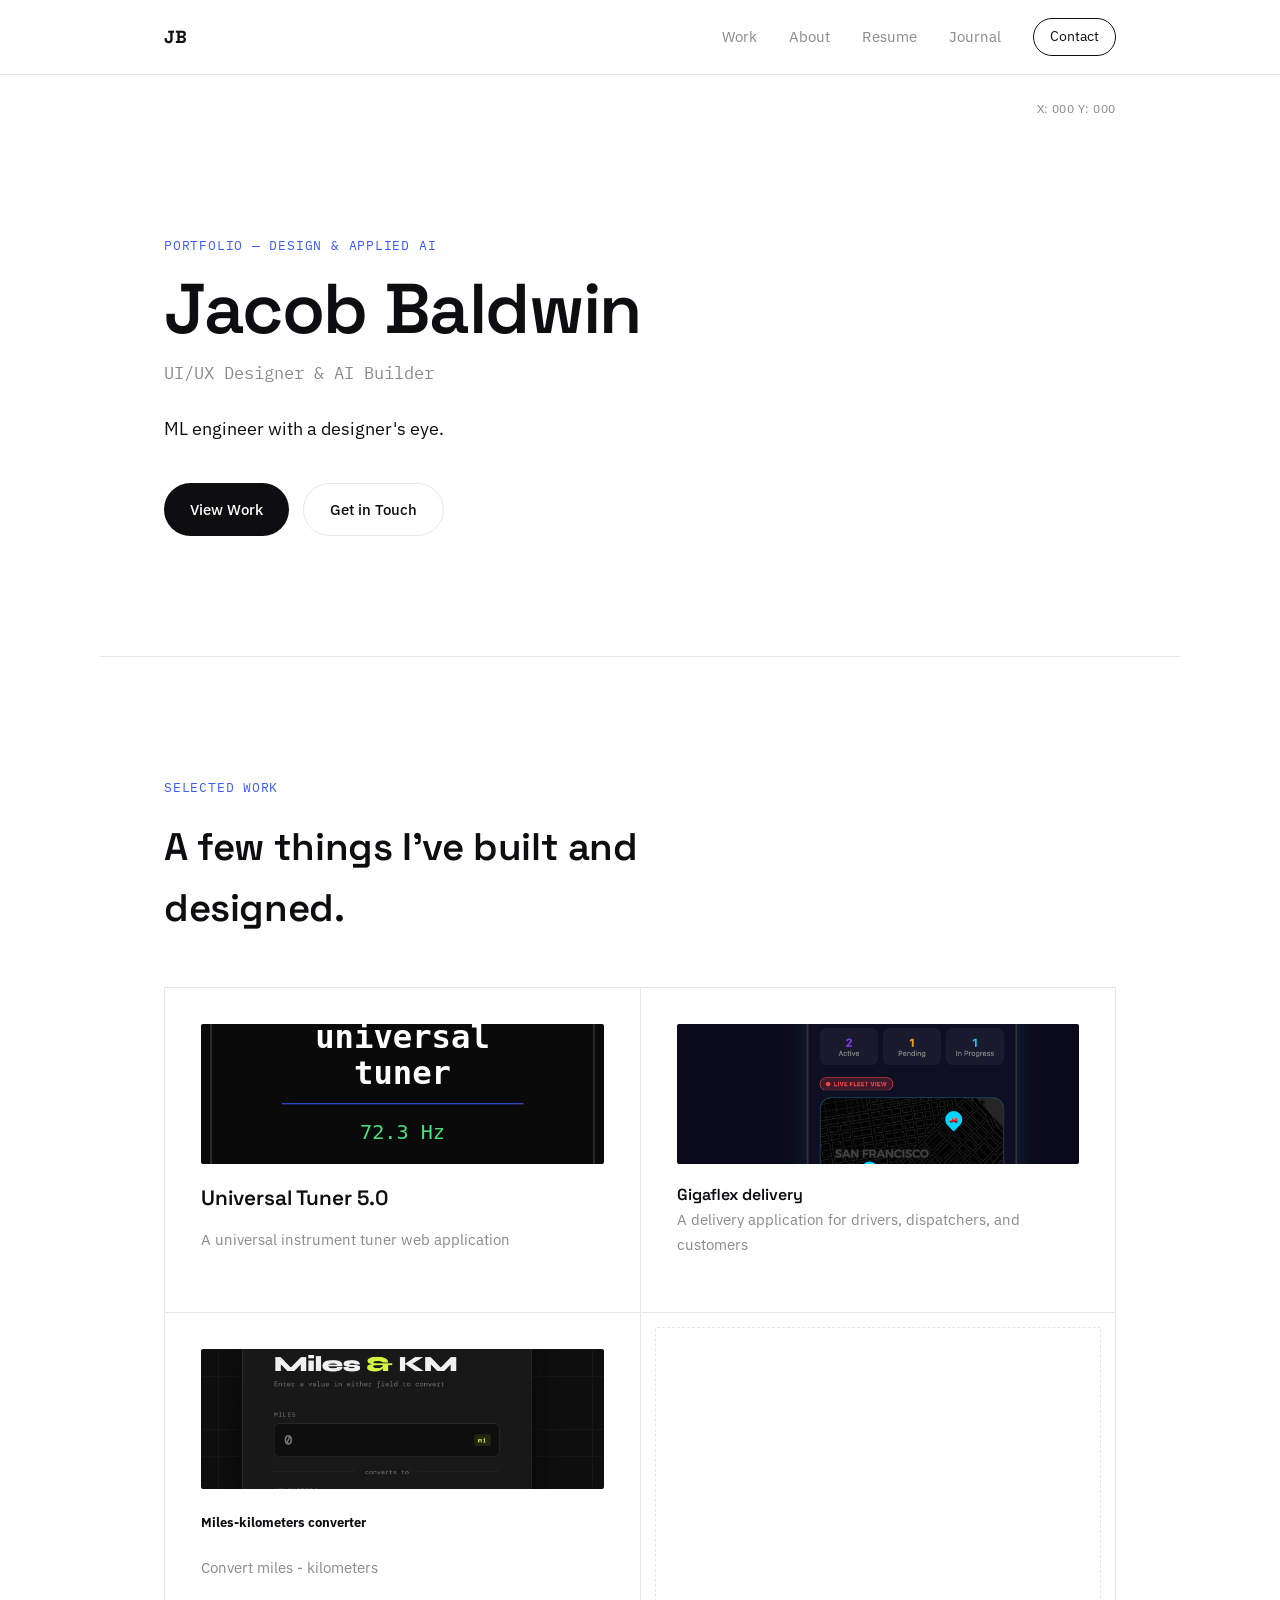
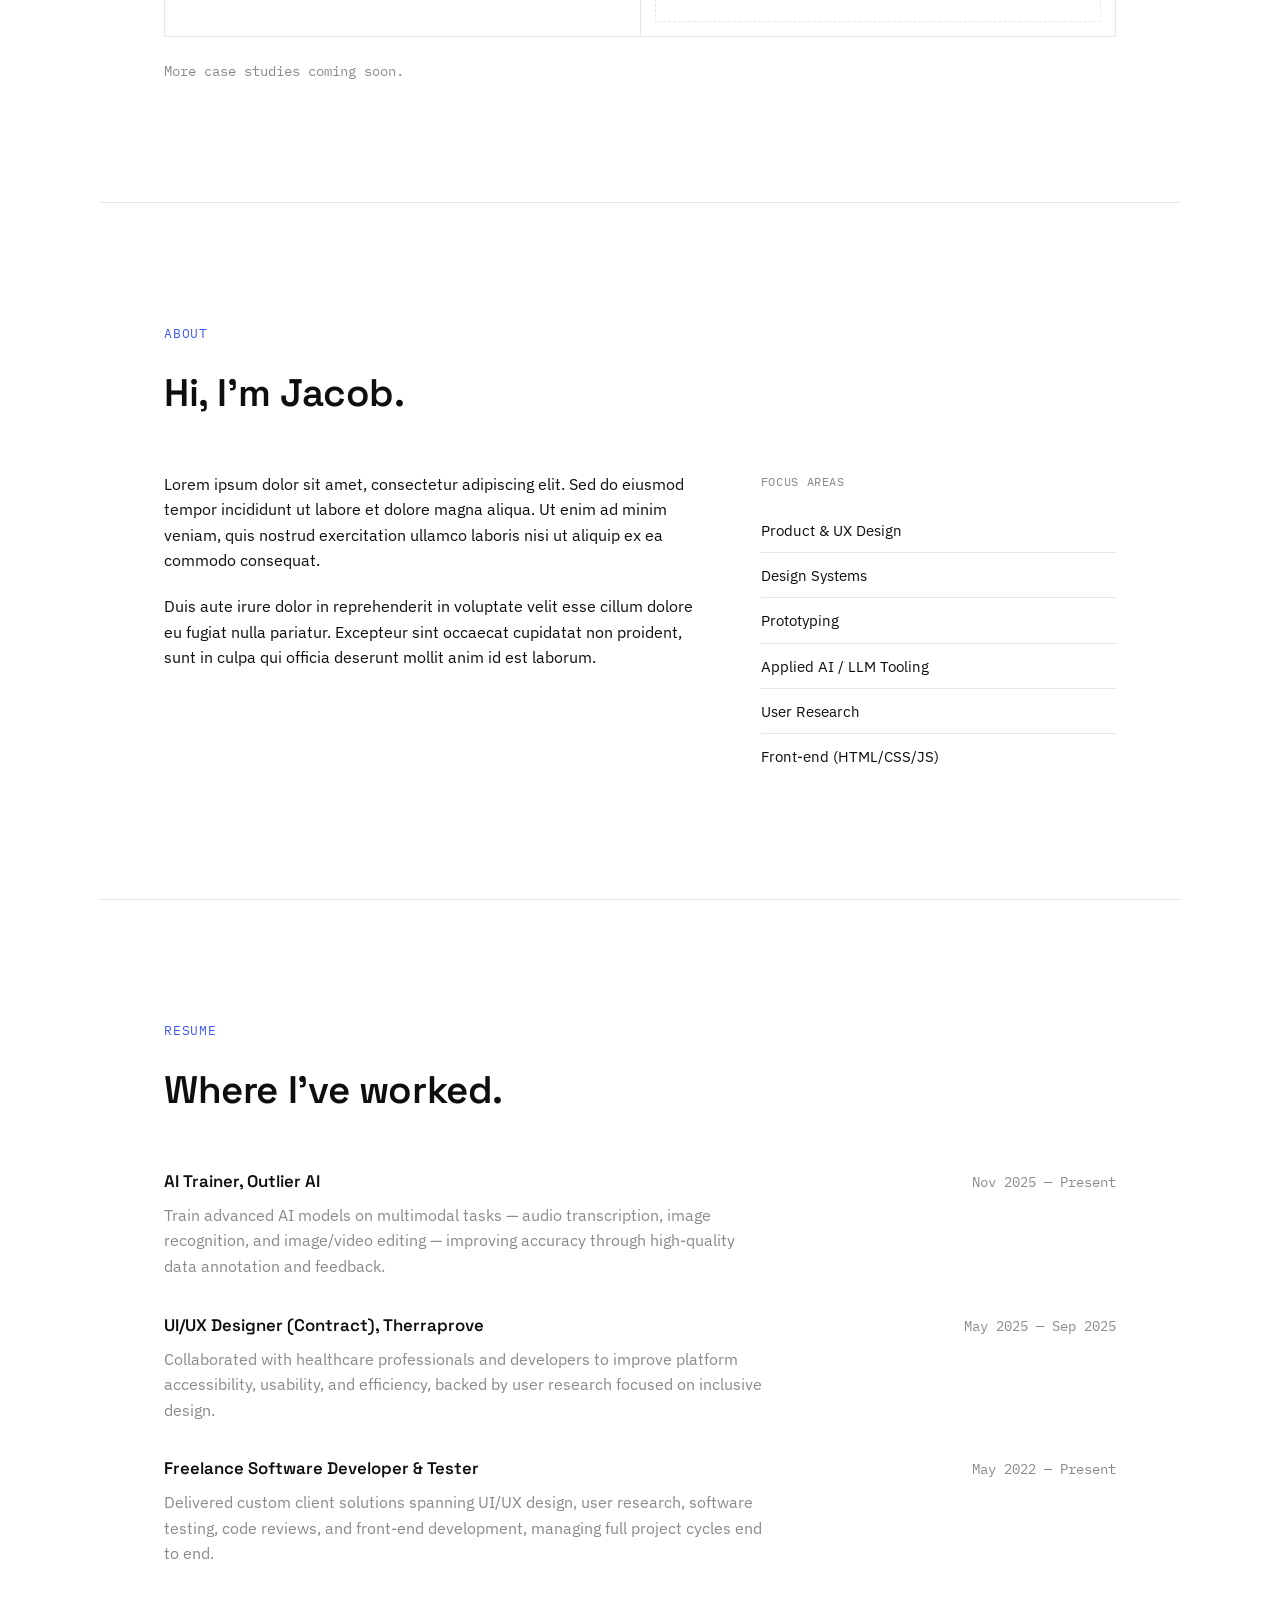
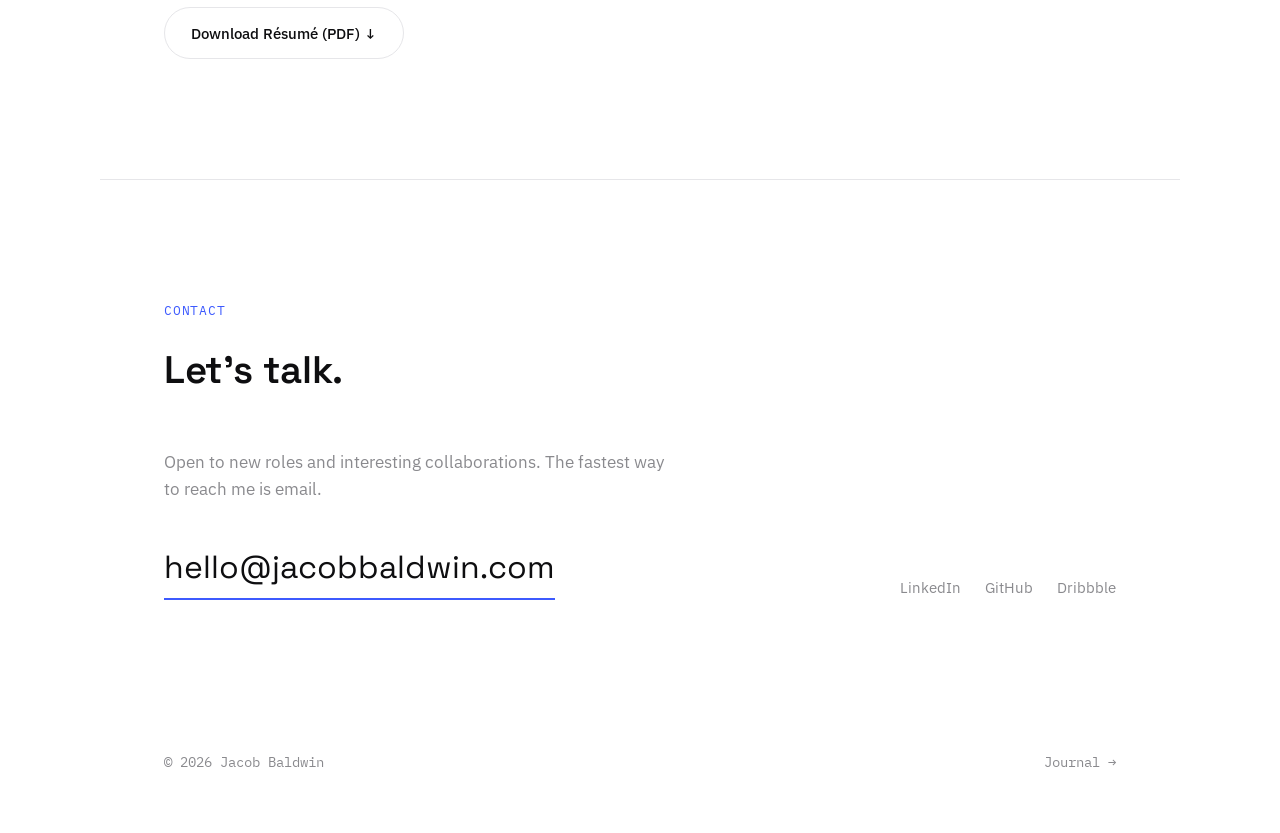
==== commit b252f059: "update work experience section" ====
--- a/index.html
+++ b/index.html
@@ -168,11 +168,7 @@
     </div>
 
     <a href="resume.pdf" class="btn btn-ghost resume-download">Download Résumé (PDF) ↓</a>
-      <div class="resume-item-empty"></div>
-      <div class="resume-item-empty"></div>
-      <div class="resume-item-empty"></div>
-    </div>
-    <p class="work-empty-note mono">Full résumé coming soon.</p>
+    </div>
   </section>
 
   <!-- CONTACT -->
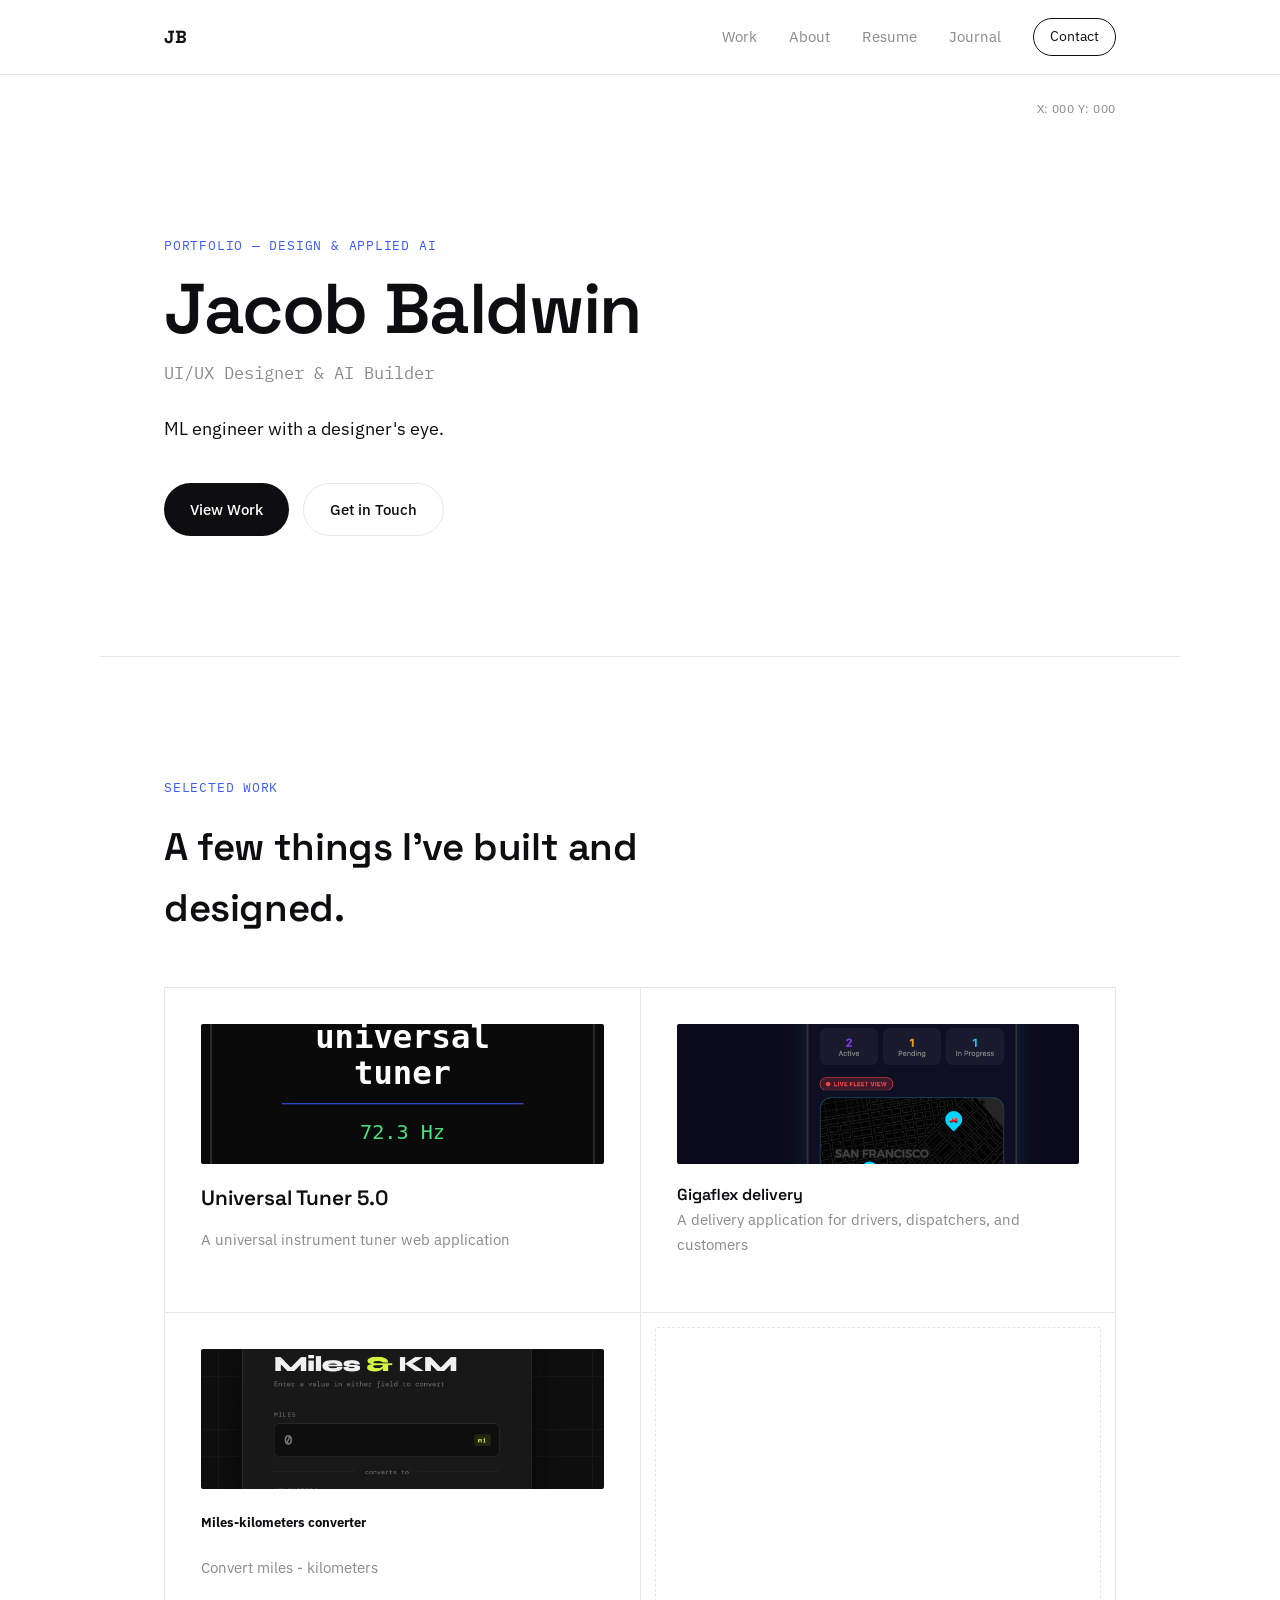
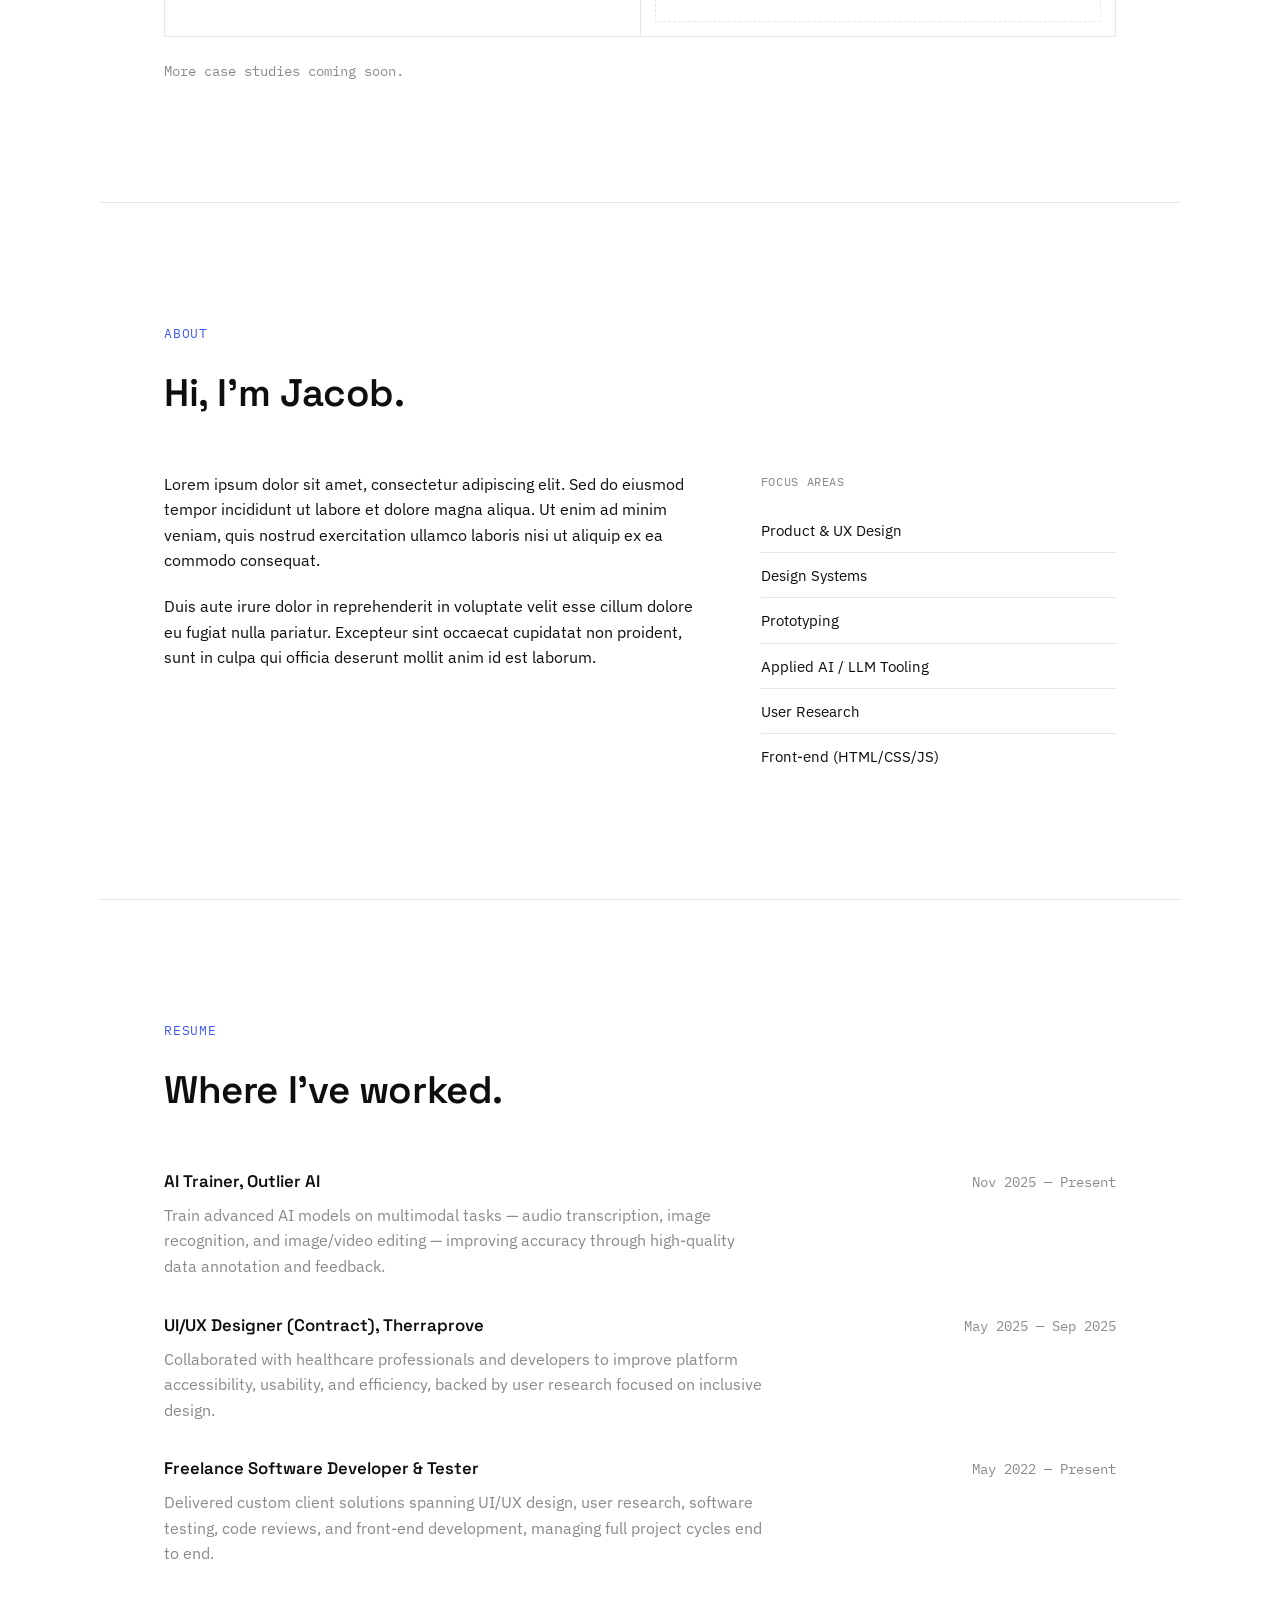
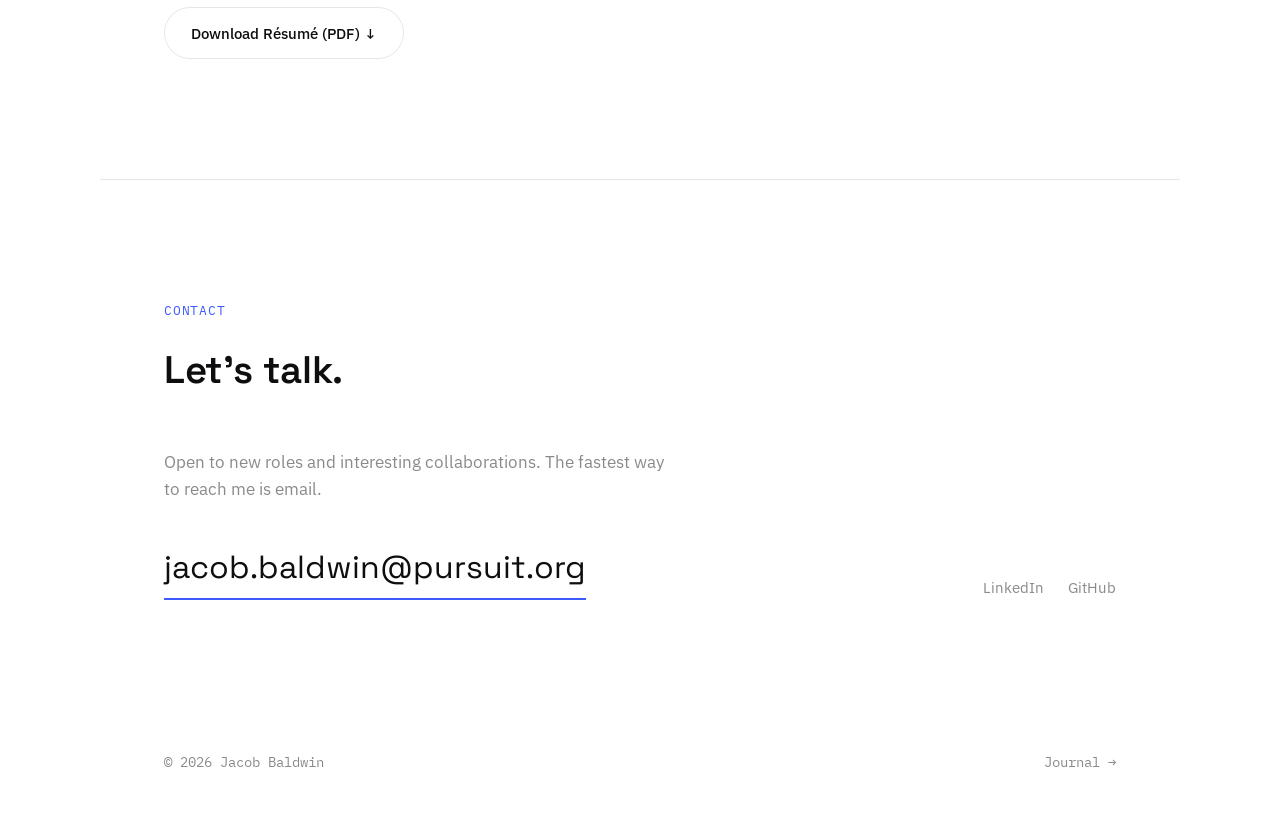
==== commit 562c463e: "Update contact section" ====
--- a/index.html
+++ b/index.html
@@ -182,11 +182,11 @@
       to reach me is email.
     </p>
     <div class="contact-links">
-      <a href="mailto:hello@jacobbaldwin.com" class="contact-link">hello@jacobbaldwin.com</a>
-      <div class="contact-social">
-        <a href="#" class="contact-social-link">LinkedIn</a>
-        <a href="#" class="contact-social-link">GitHub</a>
-        <a href="#" class="contact-social-link">Dribbble</a>
+      <a href="mailto:jacob.baldwin@pursuit.org" class="contact-link">jacob.baldwin@pursuit.org</a>
+        <div class="contact-social">
+        <a href="https://www.linkedin.com/in/jacob-baldwin-33198898/" target="_blank" rel="noopener noreferrer" class="contact-social-link">LinkedIn</a>
+        <a href="https://github.com/thickoatmeal2?tab=repositories" target="_blank" rel="noopener noreferrer" class="contact-social-link">GitHub</a>
+
       </div>
     </div>
   </section>
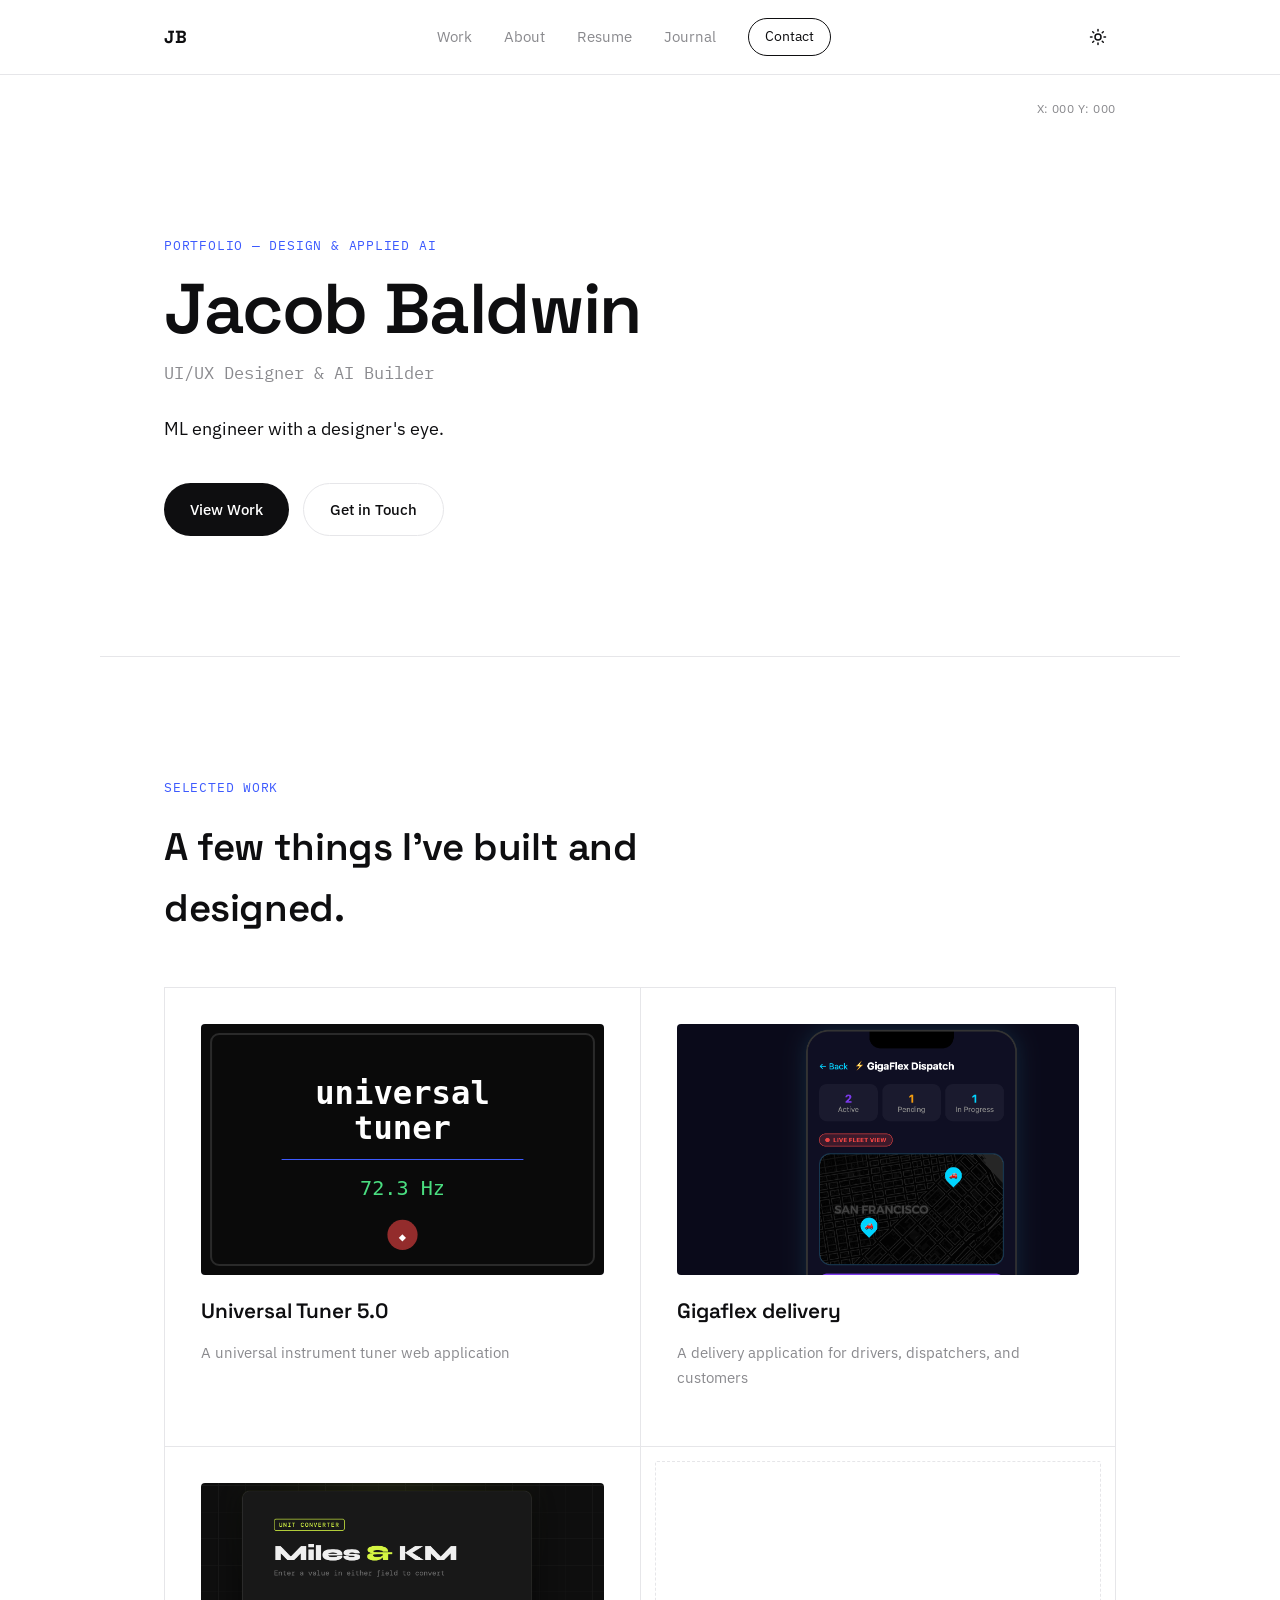
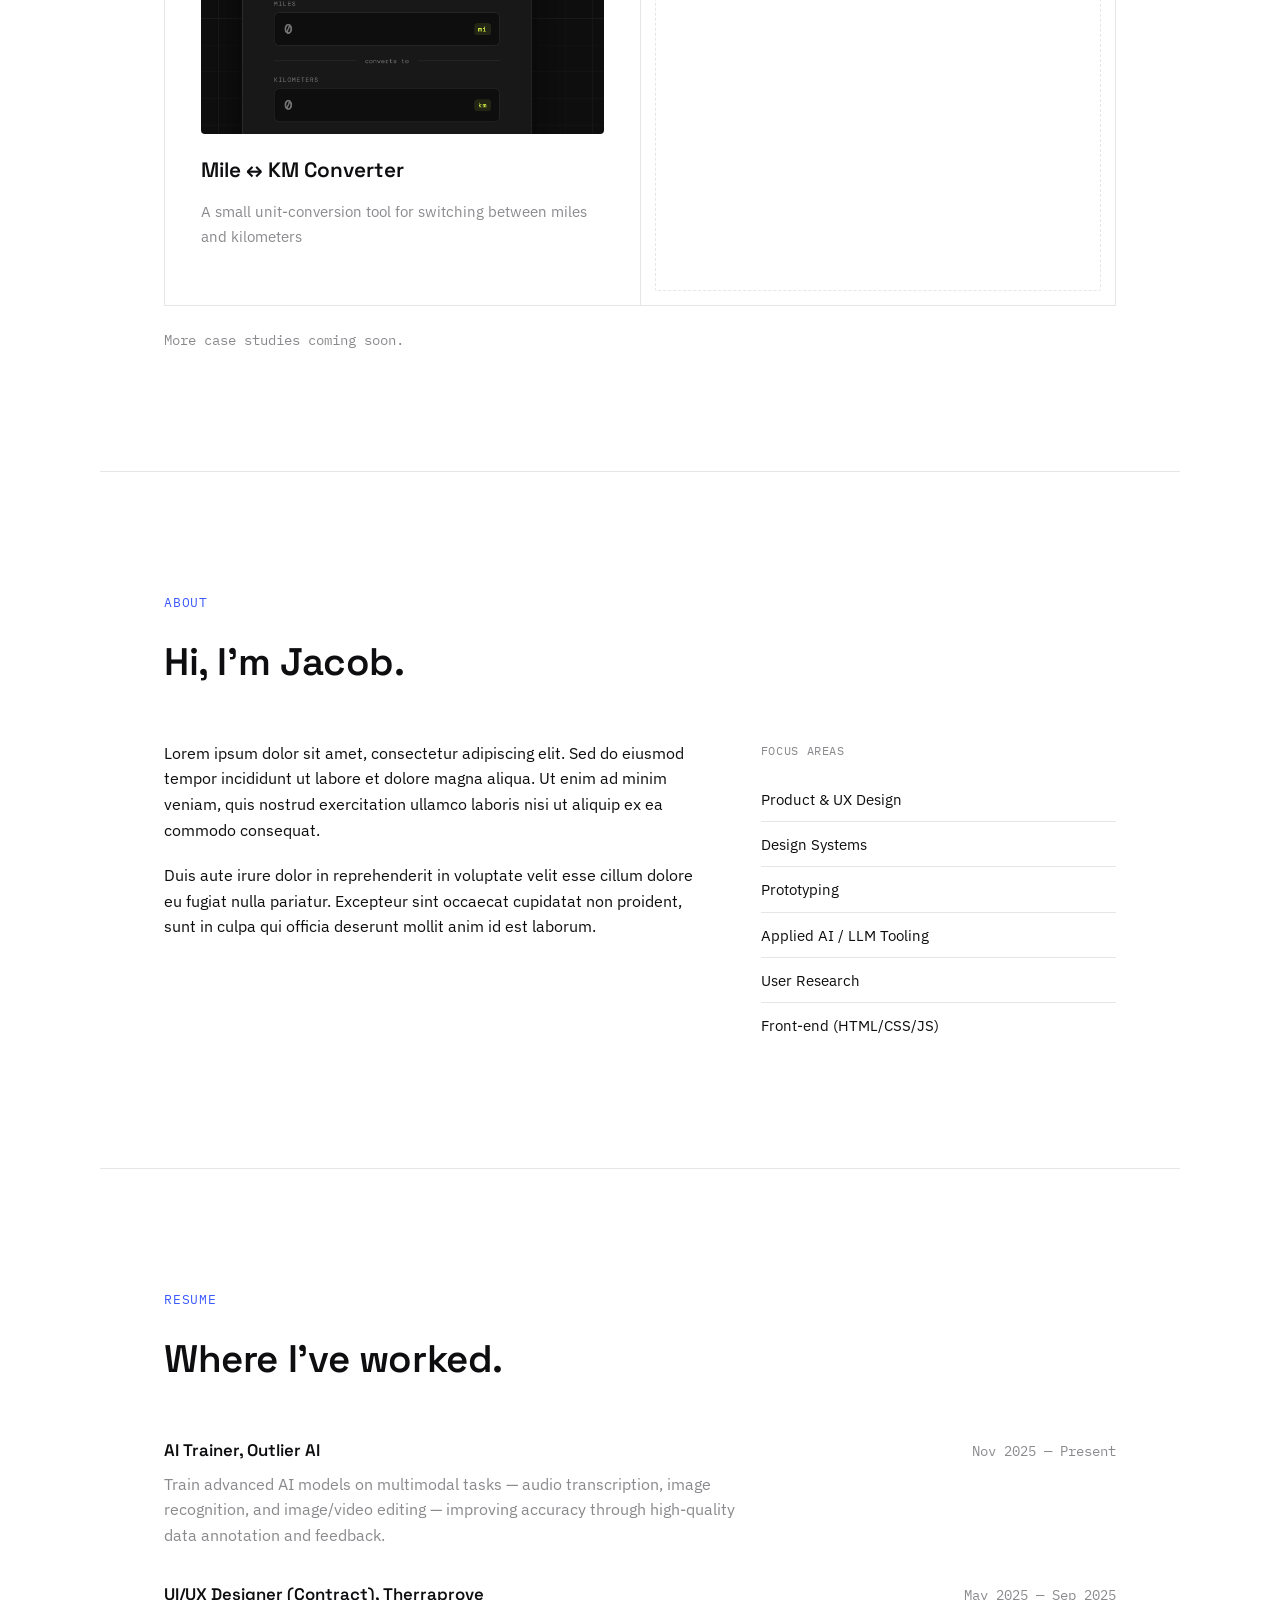
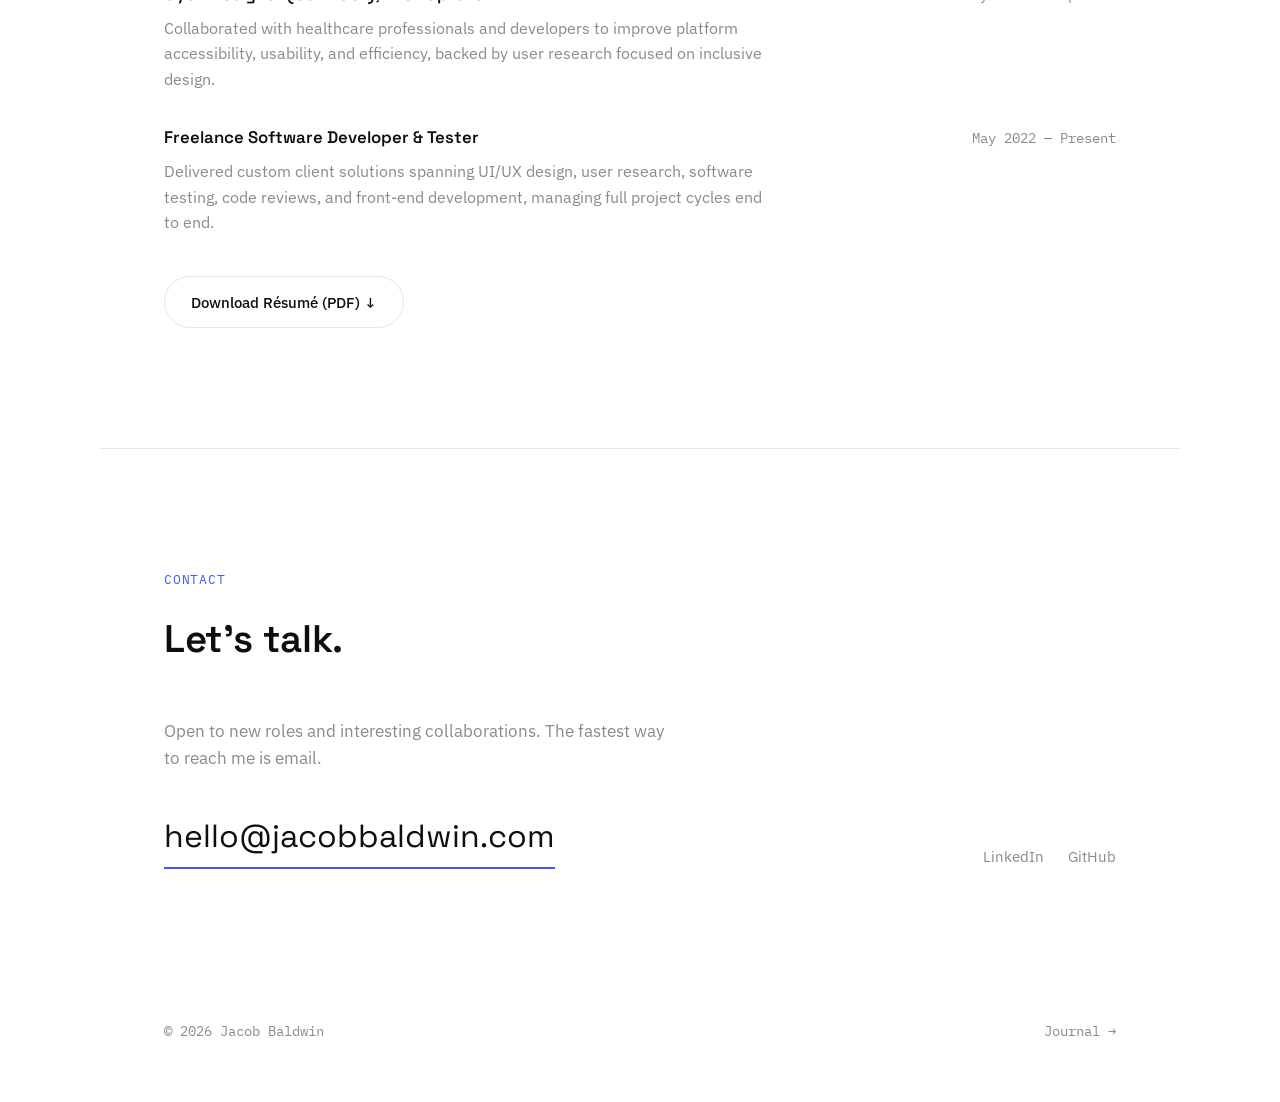
==== commit 267d7521: "add dark mode interface" ====
--- a/index.html
+++ b/index.html
@@ -5,6 +5,17 @@
 <meta name="viewport" content="width=device-width, initial-scale=1.0">
 <title>Jacob Baldwin — UI/UX Designer &amp; AI Builder</title>
 <meta name="description" content="Jacob Baldwin is a UI/UX designer and AI builder crafting thoughtful interfaces and intelligent systems.">
+<script>
+  (function () {
+    try {
+      var stored = localStorage.getItem("jb-theme");
+      var theme = stored || (window.matchMedia("(prefers-color-scheme: dark)").matches ? "dark" : "light");
+      document.documentElement.setAttribute("data-theme", theme);
+    } catch (e) {
+      // Storage/matchMedia unavailable — default to light, no flash prevention needed.
+    }
+  })();
+</script>
 <link rel="preconnect" href="https://fonts.googleapis.com">
 <link rel="preconnect" href="https://fonts.gstatic.com" crossorigin>
 <link href="https://fonts.googleapis.com/css2?family=Space+Grotesk:wght@400;500;600;700&family=IBM+Plex+Sans:wght@400;500;600&family=IBM+Plex+Mono:wght@400;500&display=swap" rel="stylesheet">
@@ -24,6 +35,10 @@
       <a href="blog.html">Journal</a>
       <a href="#contact" class="nav-cta">Contact</a>
     </nav>
+    <button class="theme-toggle" id="themeToggle" aria-label="Toggle dark mode" type="button">
+      <svg class="icon-sun" viewBox="0 0 24 24" fill="none" stroke="currentColor" stroke-width="2" stroke-linecap="round"><circle cx="12" cy="12" r="4"/><path d="M12 2v2M12 20v2M4.93 4.93l1.41 1.41M17.66 17.66l1.41 1.41M2 12h2M20 12h2M4.93 19.07l1.41-1.41M17.66 6.34l1.41-1.41"/></svg>
+      <svg class="icon-moon" viewBox="0 0 24 24" fill="none" stroke="currentColor" stroke-width="2" stroke-linecap="round" stroke-linejoin="round"><path d="M21 12.79A9 9 0 1 1 11.21 3 7 7 0 0 0 21 12.79Z"/></svg>
+    </button>
     <button class="nav-toggle" id="navToggle" aria-label="Toggle menu" aria-expanded="false">
       <span></span><span></span><span></span>
     </button>
@@ -74,26 +89,27 @@
           <p>A universal instrument tuner web application</p>
         </a>
       </article>
+
       <article class="work-card">
         <a href="https://thickoatmeal2.github.io/bluemilkshake/" target="_blank" rel="noopener noreferrer" class="work-card-link">
           <div class="work-card-thumb">
-            <img src="images/gigaflex-thumb.png" alt="gigaflex interface showing dispatch screen">
+            <img src="images/gigaflex-thumb.png" alt="GigaFlex Dispatch app showing live fleet map, driver list, and delivery status">
           </div>
-          <h4>Gigaflex delivery</h4>
+          <h3>Gigaflex delivery</h3>
           <p>A delivery application for drivers, dispatchers, and customers</p>
         </a>
       </article>
-      </article>
-      </article>
+
       <article class="work-card">
         <a href="https://thickoatmeal2.github.io/miles-kilometers_converter/" target="_blank" rel="noopener noreferrer" class="work-card-link">
-          <div class="work-card-thumb"> 
-            <img src="images/mile-km-converter-thumb.png" alt="miles-km-converter desktop interface">
+          <div class="work-card-thumb">
+            <img src="images/mile-km-converter-thumb.png" alt="Miles and KM unit converter interface with two input fields">
           </div>
-          <h5>Miles-kilometers converter</h5>
-          <p>Convert miles - kilometers</p>
+          <h3>Mile ↔ KM Converter</h3>
+          <p>A small unit-conversion tool for switching between miles and kilometers</p>
         </a>
       </article>
+
       <article class="work-card work-card-empty"></article>
 
     </div>
@@ -142,8 +158,7 @@
       <h2>Where I've worked.</h2>
     </div>
 
-
-      <div class="resume-list">
+    <div class="resume-list">
       <div class="resume-item">
         <div class="resume-item-head">
           <h3>AI Trainer, Outlier AI</h3>
@@ -168,7 +183,6 @@
     </div>
 
     <a href="resume.pdf" class="btn btn-ghost resume-download">Download Résumé (PDF) ↓</a>
-    </div>
   </section>
 
   <!-- CONTACT -->
@@ -182,11 +196,10 @@
       to reach me is email.
     </p>
     <div class="contact-links">
-      <a href="mailto:jacob.baldwin@pursuit.org" class="contact-link">jacob.baldwin@pursuit.org</a>
-        <div class="contact-social">
+      <a href="mailto:hello@jacobbaldwin.com" class="contact-link">hello@jacobbaldwin.com</a>
+      <div class="contact-social">
         <a href="https://www.linkedin.com/in/jacob-baldwin-33198898/" target="_blank" rel="noopener noreferrer" class="contact-social-link">LinkedIn</a>
         <a href="https://github.com/thickoatmeal2?tab=repositories" target="_blank" rel="noopener noreferrer" class="contact-social-link">GitHub</a>
-
       </div>
     </div>
   </section>
--- a/css/styles.css
+++ b/css/styles.css
@@ -8,6 +8,7 @@
   --hairline: #e6e6e9;
   --signal: #3d5afe;
   --signal-tint: #edf0ff;
+  --nav-bg: rgba(255, 255, 255, 0.86);
 
   --font-display: "Space Grotesk", ui-sans-serif, sans-serif;
   --font-body: "IBM Plex Sans", ui-sans-serif, sans-serif;
@@ -16,6 +17,16 @@
   --max-w: 1080px;
   --gutter: clamp(24px, 5vw, 64px);
   --section-pad: clamp(64px, 10vw, 120px);
+}
+
+[data-theme="dark"] {
+  --ink: #f2f2f0;
+  --paper: #101012;
+  --mist: #9a9aa5;
+  --hairline: #2a2a2e;
+  --signal: #5b74ff;
+  --signal-tint: #1b2140;
+  --nav-bg: rgba(16, 16, 18, 0.86);
 }
 
 /* ===========================================================
@@ -31,6 +42,7 @@
   font-size: 16px;
   line-height: 1.6;
   -webkit-font-smoothing: antialiased;
+  transition: background-color 0.2s ease, color 0.2s ease;
 }
 h1, h2, h3, h4 { font-family: var(--font-display); margin: 0; font-weight: 600; }
 p { margin: 0; }
@@ -73,9 +85,10 @@
   position: sticky;
   top: 0;
   z-index: 100;
-  background: rgba(255, 255, 255, 0.86);
+  background: var(--nav-bg);
   backdrop-filter: blur(8px);
   border-bottom: 1px solid var(--hairline);
+  transition: background-color 0.2s ease, border-color 0.2s ease;
 }
 .nav-inner {
   max-width: var(--max-w);
@@ -120,6 +133,22 @@
   background: var(--ink);
   display: block;
 }
+
+.theme-toggle {
+  display: inline-flex;
+  align-items: center;
+  justify-content: center;
+  width: 36px;
+  height: 36px;
+  border-radius: 50%;
+  color: var(--ink);
+  transition: background-color 0.15s ease;
+}
+.theme-toggle:hover { background: var(--signal-tint); }
+.theme-toggle svg { width: 18px; height: 18px; }
+.theme-toggle .icon-moon { display: none; }
+[data-theme="dark"] .theme-toggle .icon-sun { display: none; }
+[data-theme="dark"] .theme-toggle .icon-moon { display: block; }
 .nav-mobile {
   display: none;
   flex-direction: column;
@@ -237,10 +266,24 @@
   position: relative;
 }
 .work-card:hover { background: var(--signal-tint); }
-.work-card-link {
+.work-card { display: block; }
+.work-card-link { display: block; color: inherit; }
+.work-card-thumb {
+  aspect-ratio: 16 / 10;
+  border-radius: 4px;
+  overflow: hidden;
+  background: var(--signal-tint);
+  margin-bottom: 20px;
+}
+.work-card-thumb img {
+  width: 100%;
+  height: 100%;
+  object-fit: cover;
   display: block;
-  height: 100%;
-}
+  transition: transform 0.25s ease;
+}
+.work-card:hover .work-card-thumb img { transform: scale(1.03); }
+
 .work-card-top { display: flex; gap: 8px; margin-bottom: 18px; flex-wrap: wrap; }
 .tag {
   font-size: 0.72rem;
@@ -249,20 +292,6 @@
   padding: 3px 10px;
   border-radius: 999px;
   letter-spacing: 0.02em;
-}
-.work-card-thumb {
-  width: 100%;
-  height: 140px;
-  margin-bottom: 18px;
-  border-radius: 2px;
-  overflow: hidden;
-  background: var(--signal-tint);
-}
-.work-card-thumb img {
-  width: 100%;
-  height: 100%;
-  object-fit: cover;
-  display: block;
 }
 .work-card h3 {
   font-size: 1.3rem;
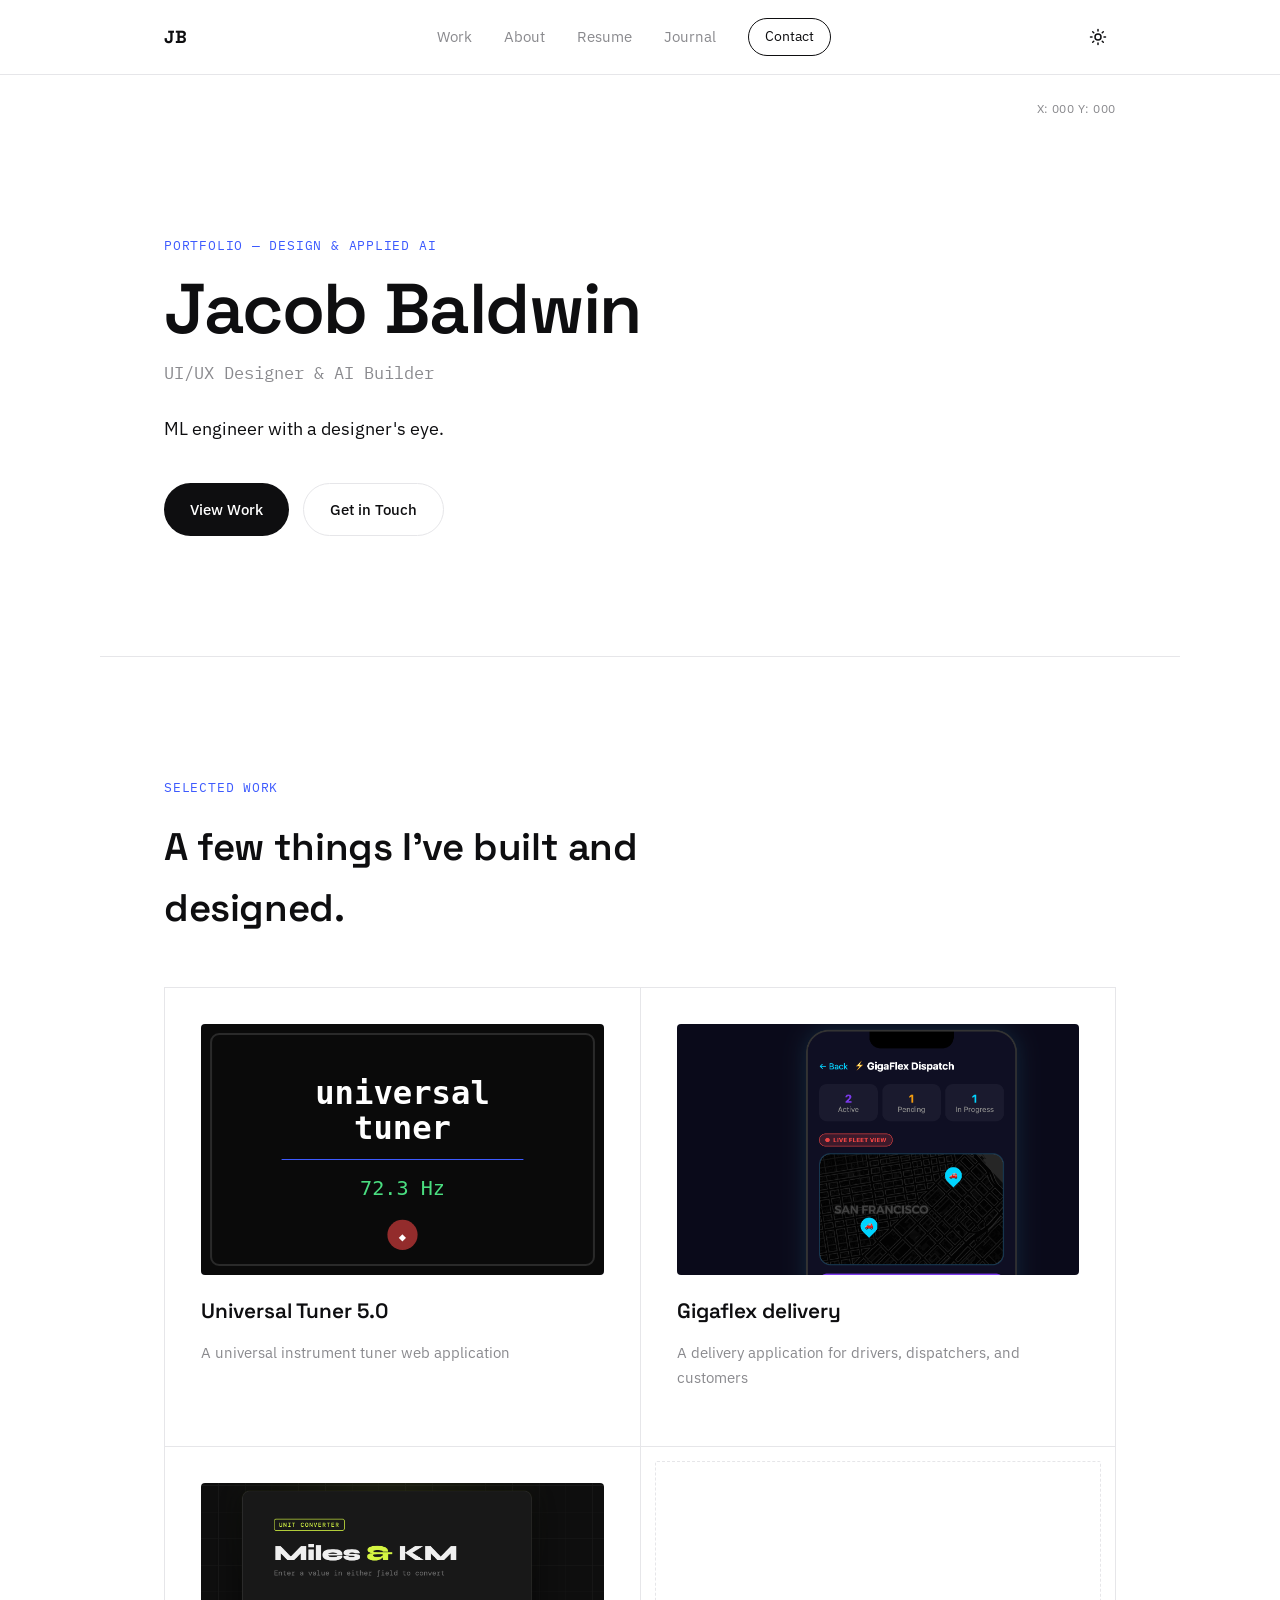
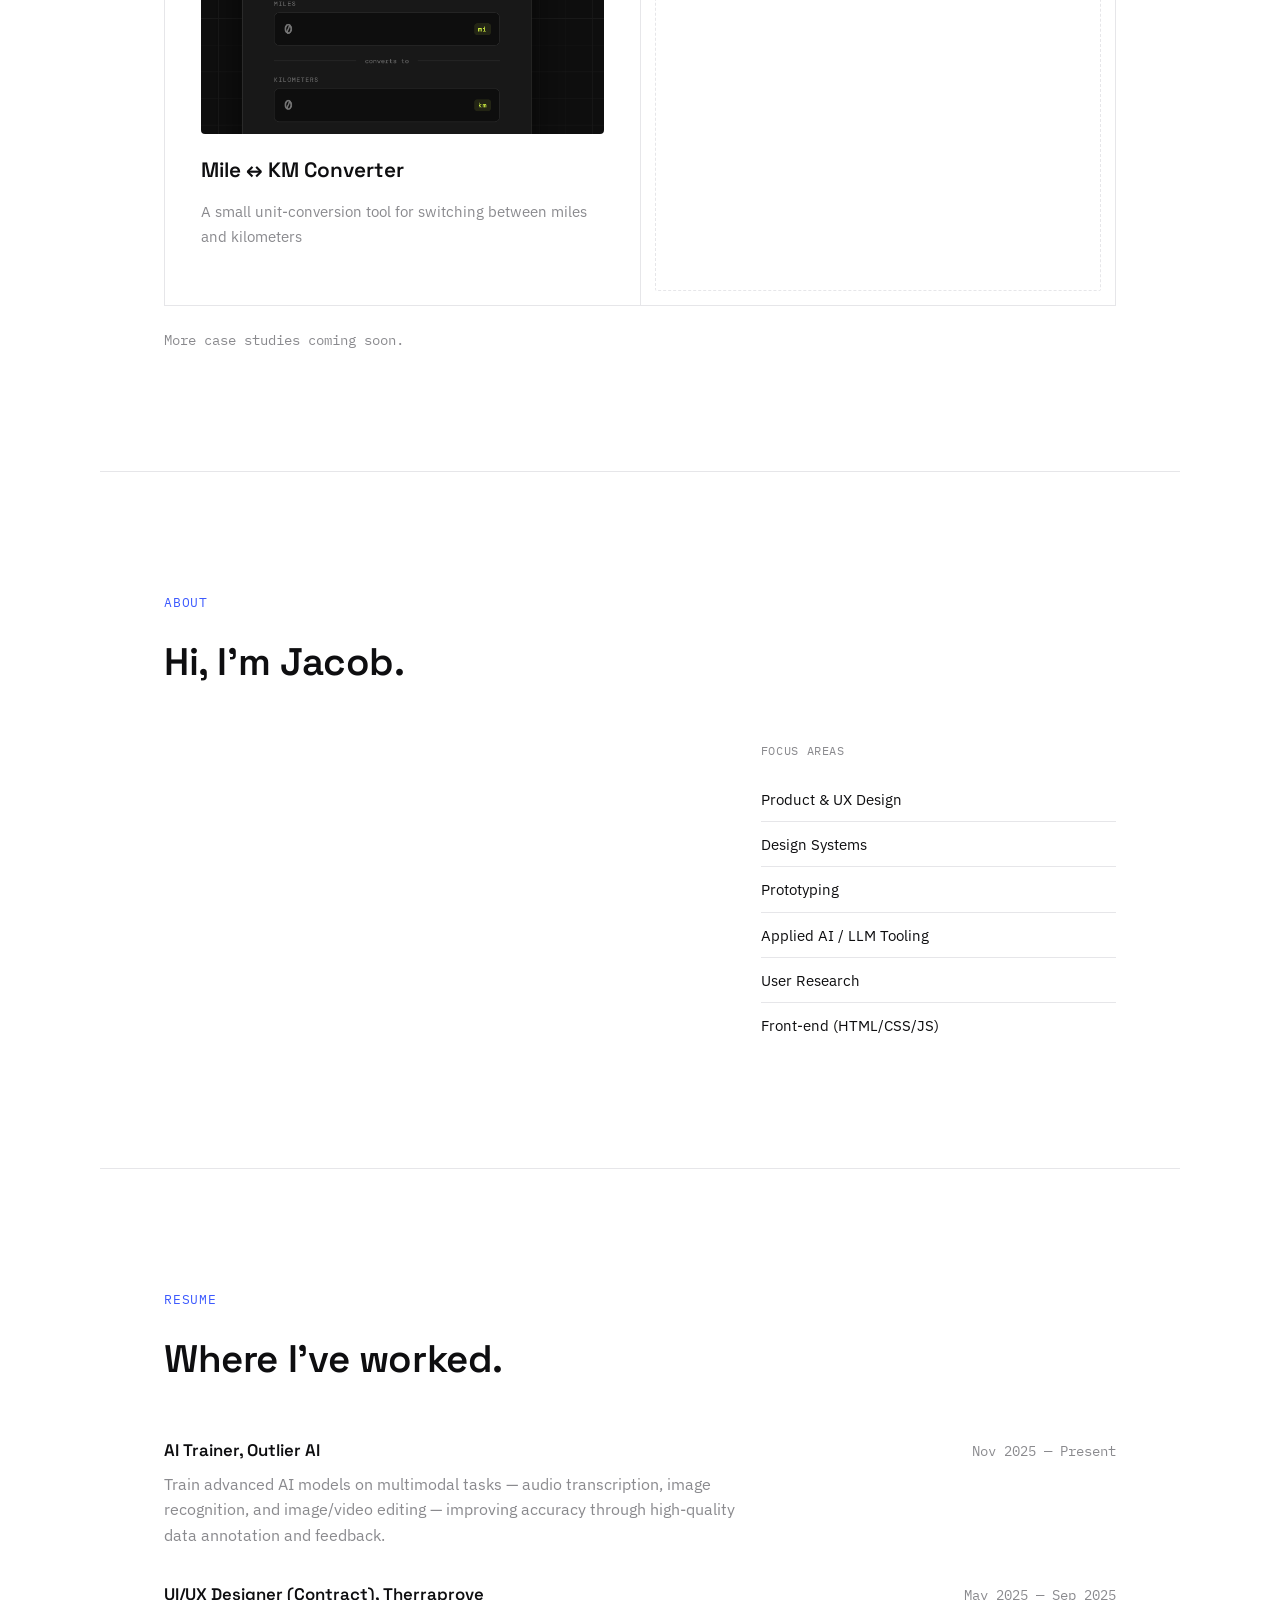
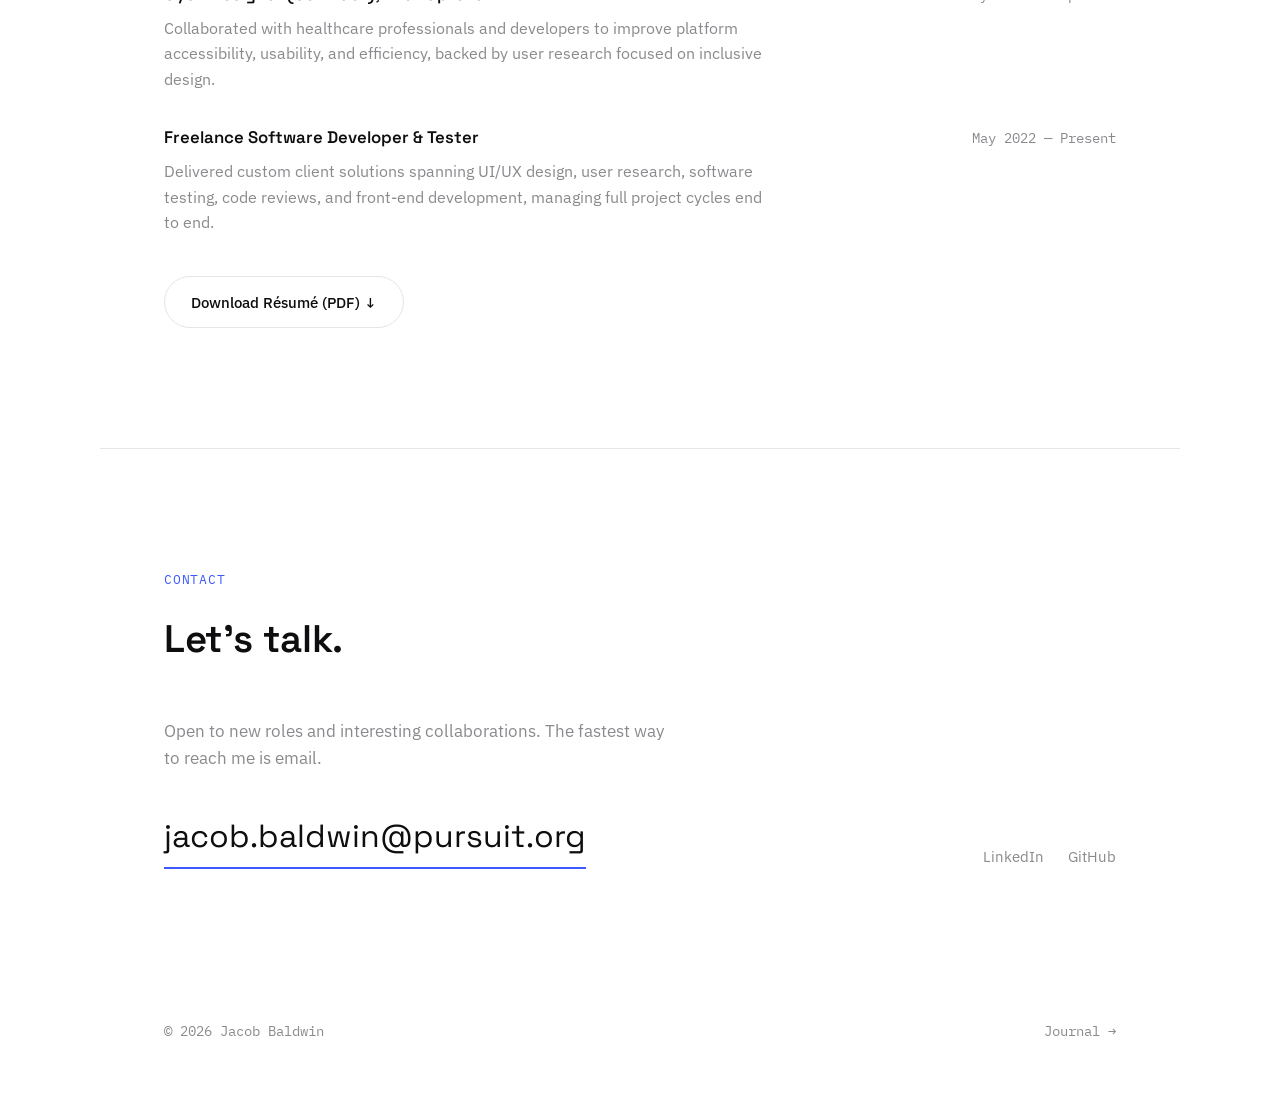
==== commit e4c14aad: "remove lorem ipsum" ====
--- a/index.html
+++ b/index.html
@@ -125,16 +125,7 @@
     <div class="about-grid">
       <div class="about-text">
         <p>
-          Lorem ipsum dolor sit amet, consectetur adipiscing elit. Sed do
-          eiusmod tempor incididunt ut labore et dolore magna aliqua. Ut
-          enim ad minim veniam, quis nostrud exercitation ullamco laboris
-          nisi ut aliquip ex ea commodo consequat.
-        </p>
-        <p>
-          Duis aute irure dolor in reprehenderit in voluptate velit esse
-          cillum dolore eu fugiat nulla pariatur. Excepteur sint occaecat
-          cupidatat non proident, sunt in culpa qui officia deserunt
-          mollit anim id est laborum.
+          
         </p>
       </div>
       <div class="about-skills">
@@ -196,7 +187,7 @@
       to reach me is email.
     </p>
     <div class="contact-links">
-      <a href="mailto:hello@jacobbaldwin.com" class="contact-link">hello@jacobbaldwin.com</a>
+      <a href="mailto:jacob.baldwin@pursuit.org" class="contact-link">jacob.baldwin@pursuit.org</a>
       <div class="contact-social">
         <a href="https://www.linkedin.com/in/jacob-baldwin-33198898/" target="_blank" rel="noopener noreferrer" class="contact-social-link">LinkedIn</a>
         <a href="https://github.com/thickoatmeal2?tab=repositories" target="_blank" rel="noopener noreferrer" class="contact-social-link">GitHub</a>
